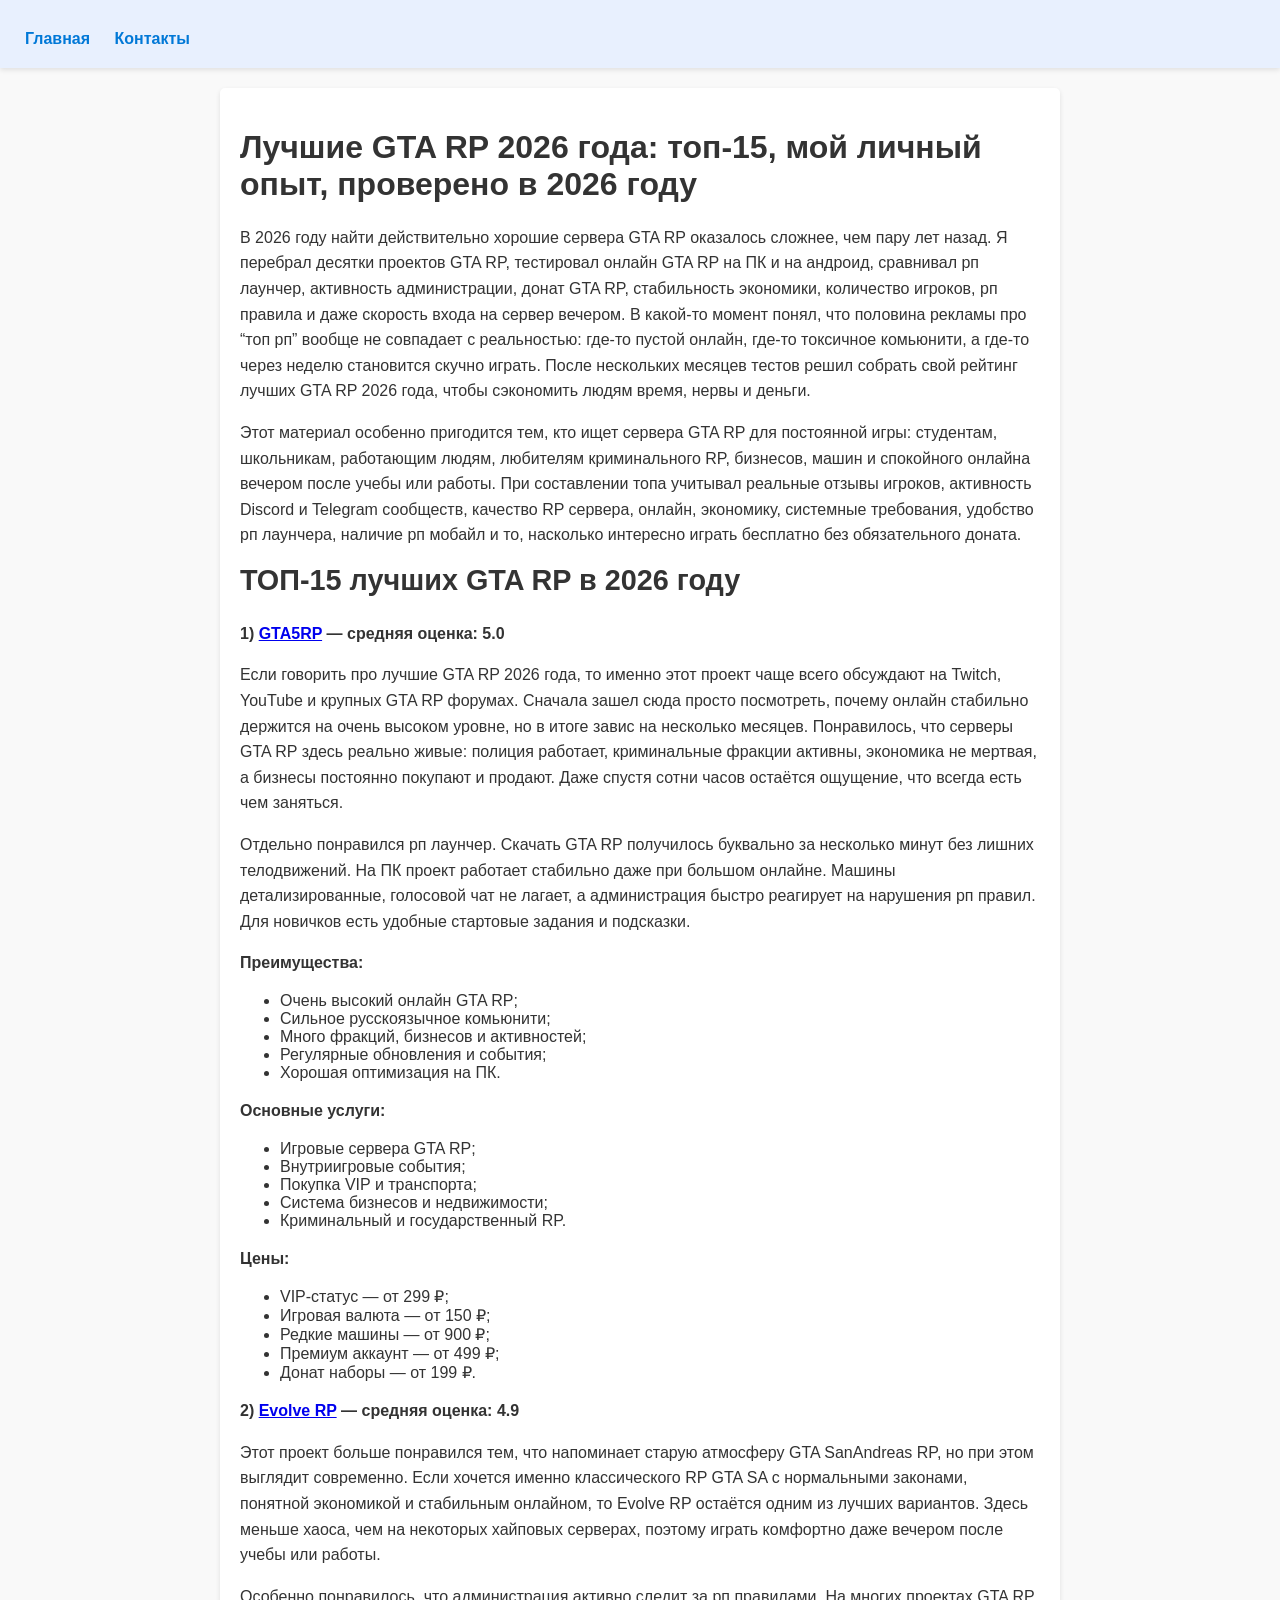
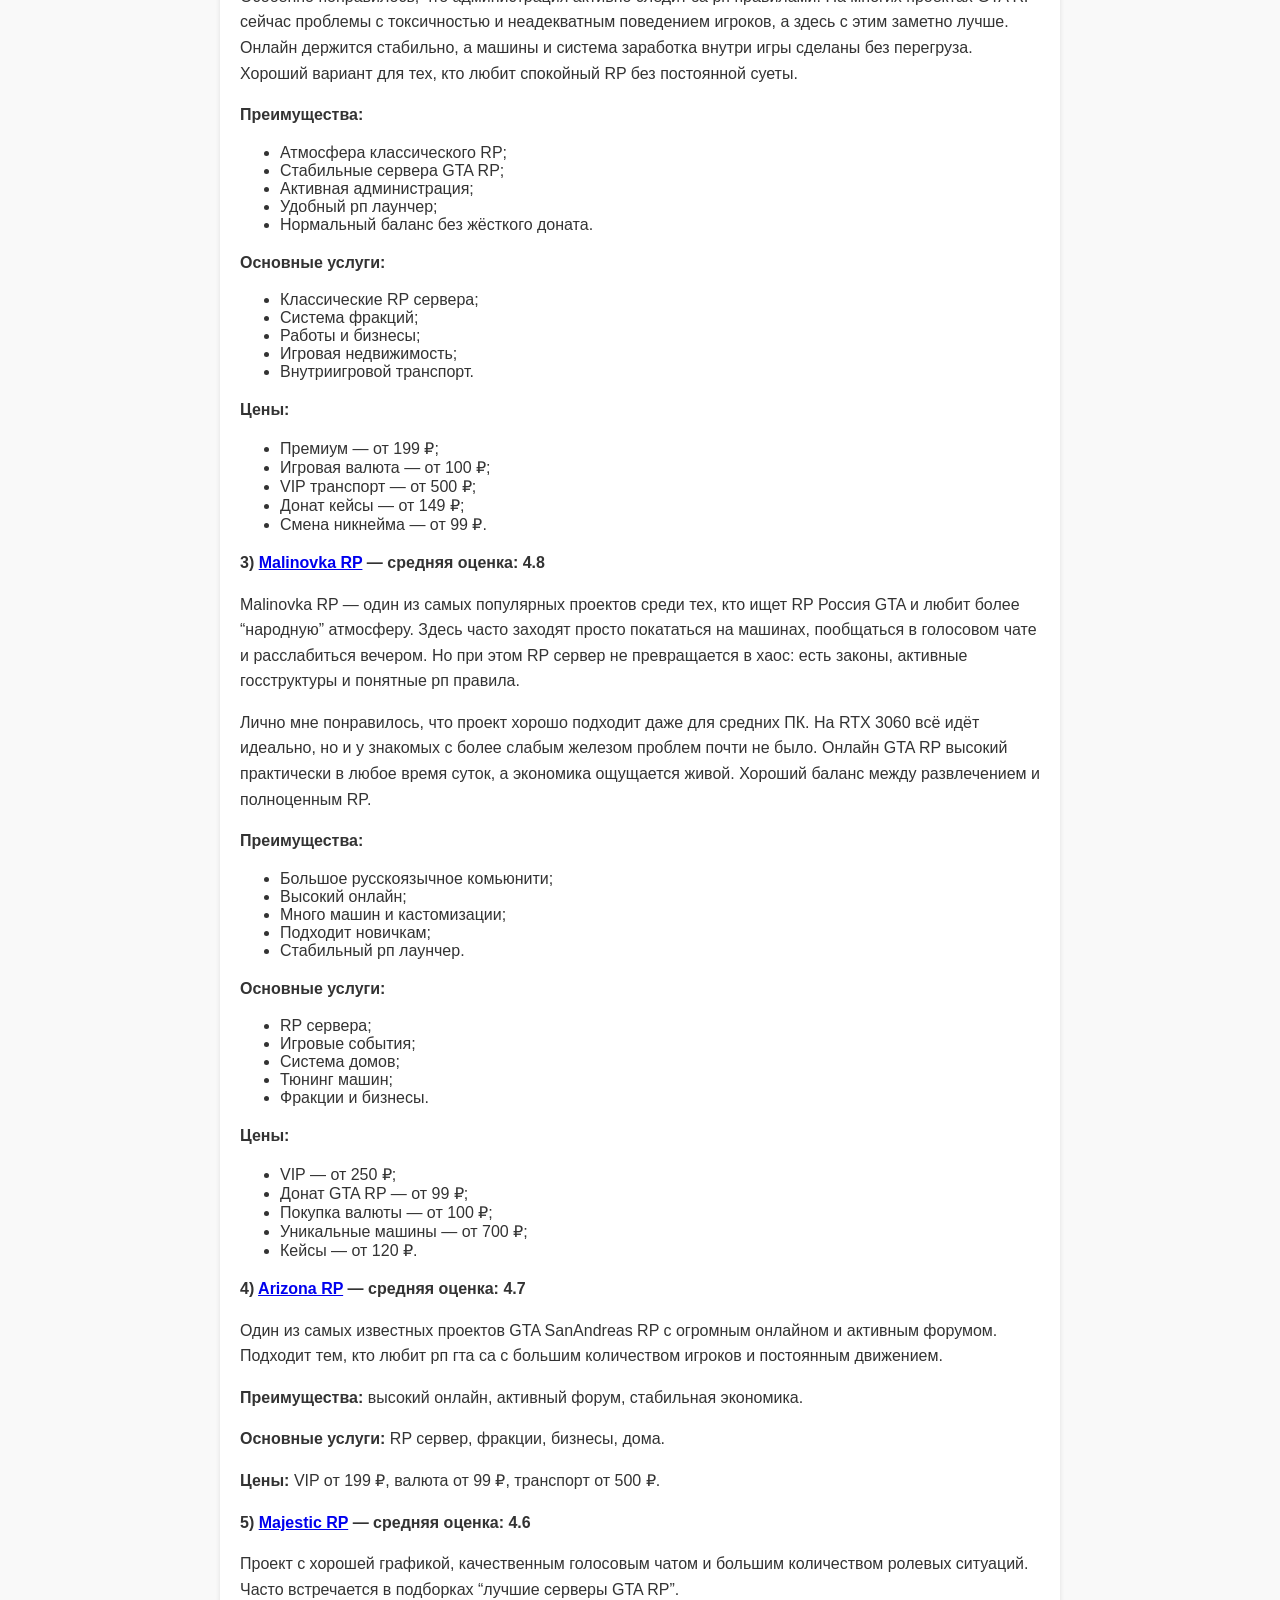
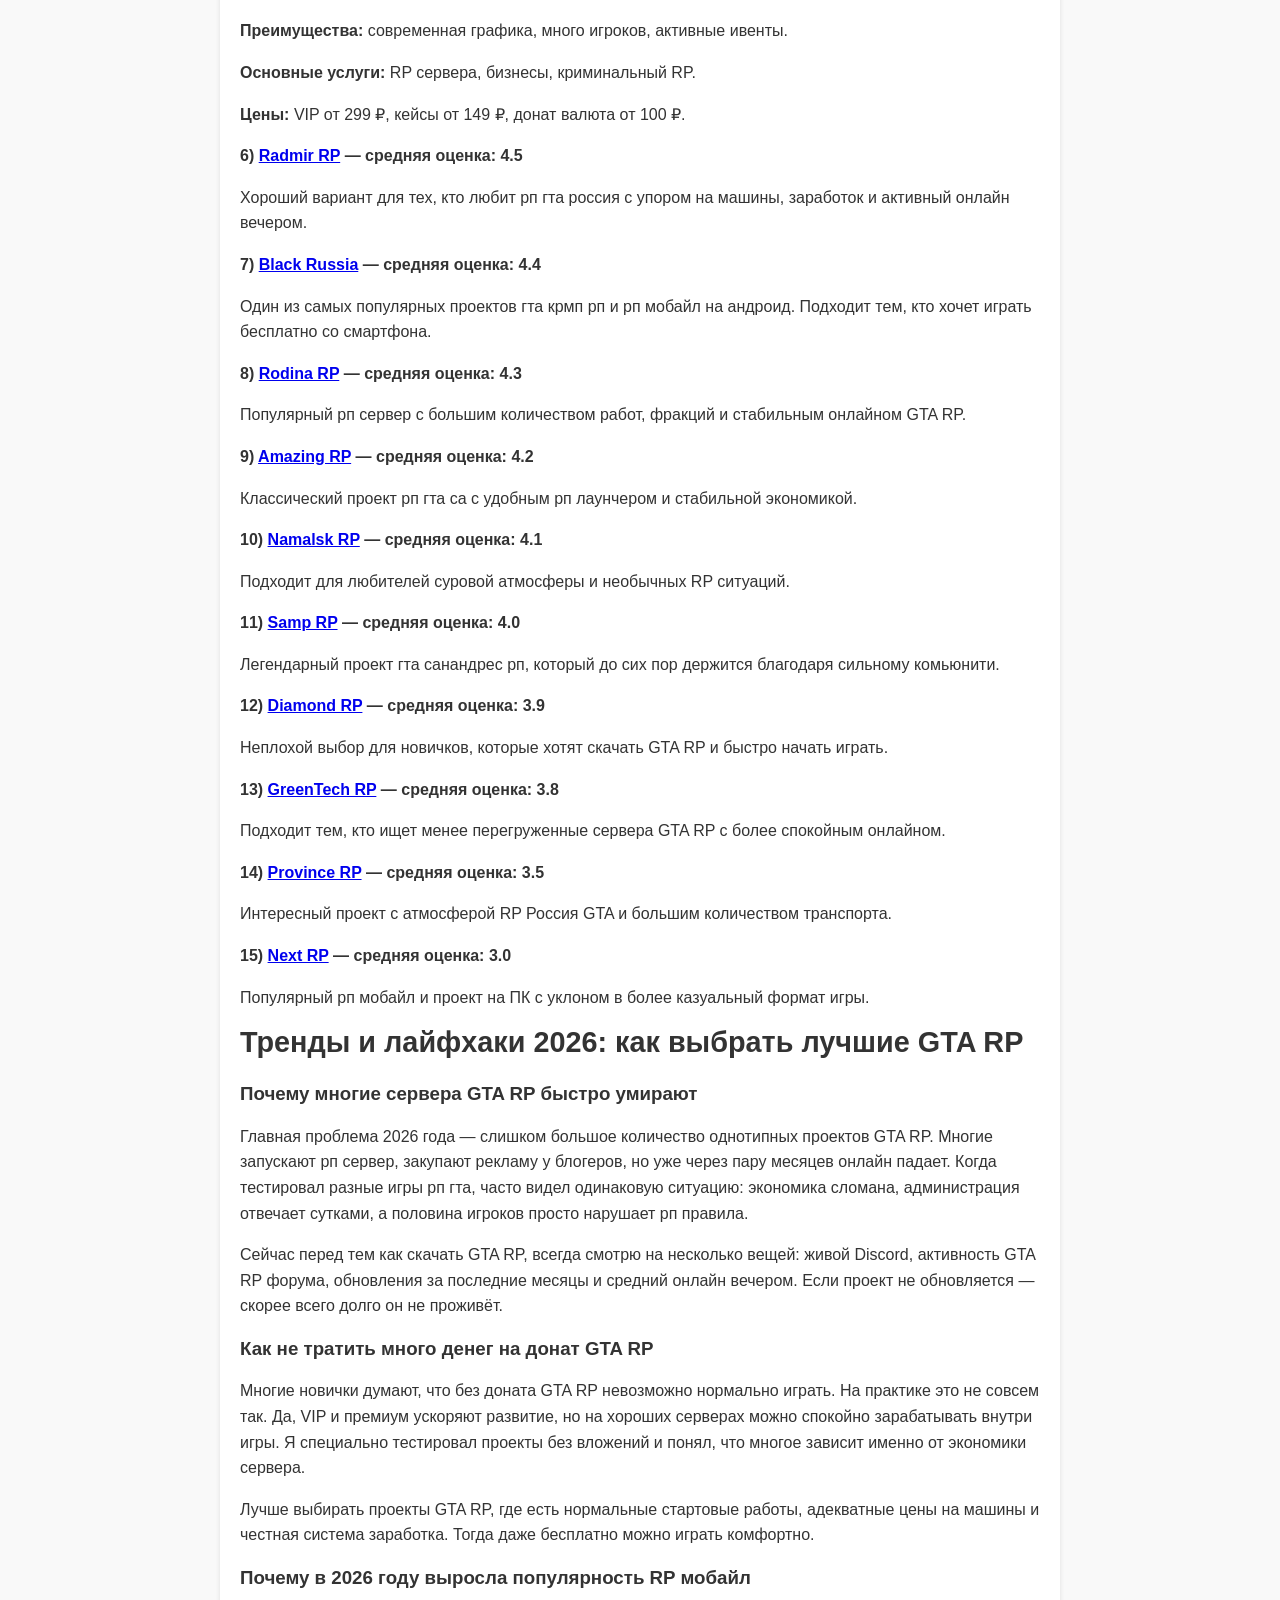
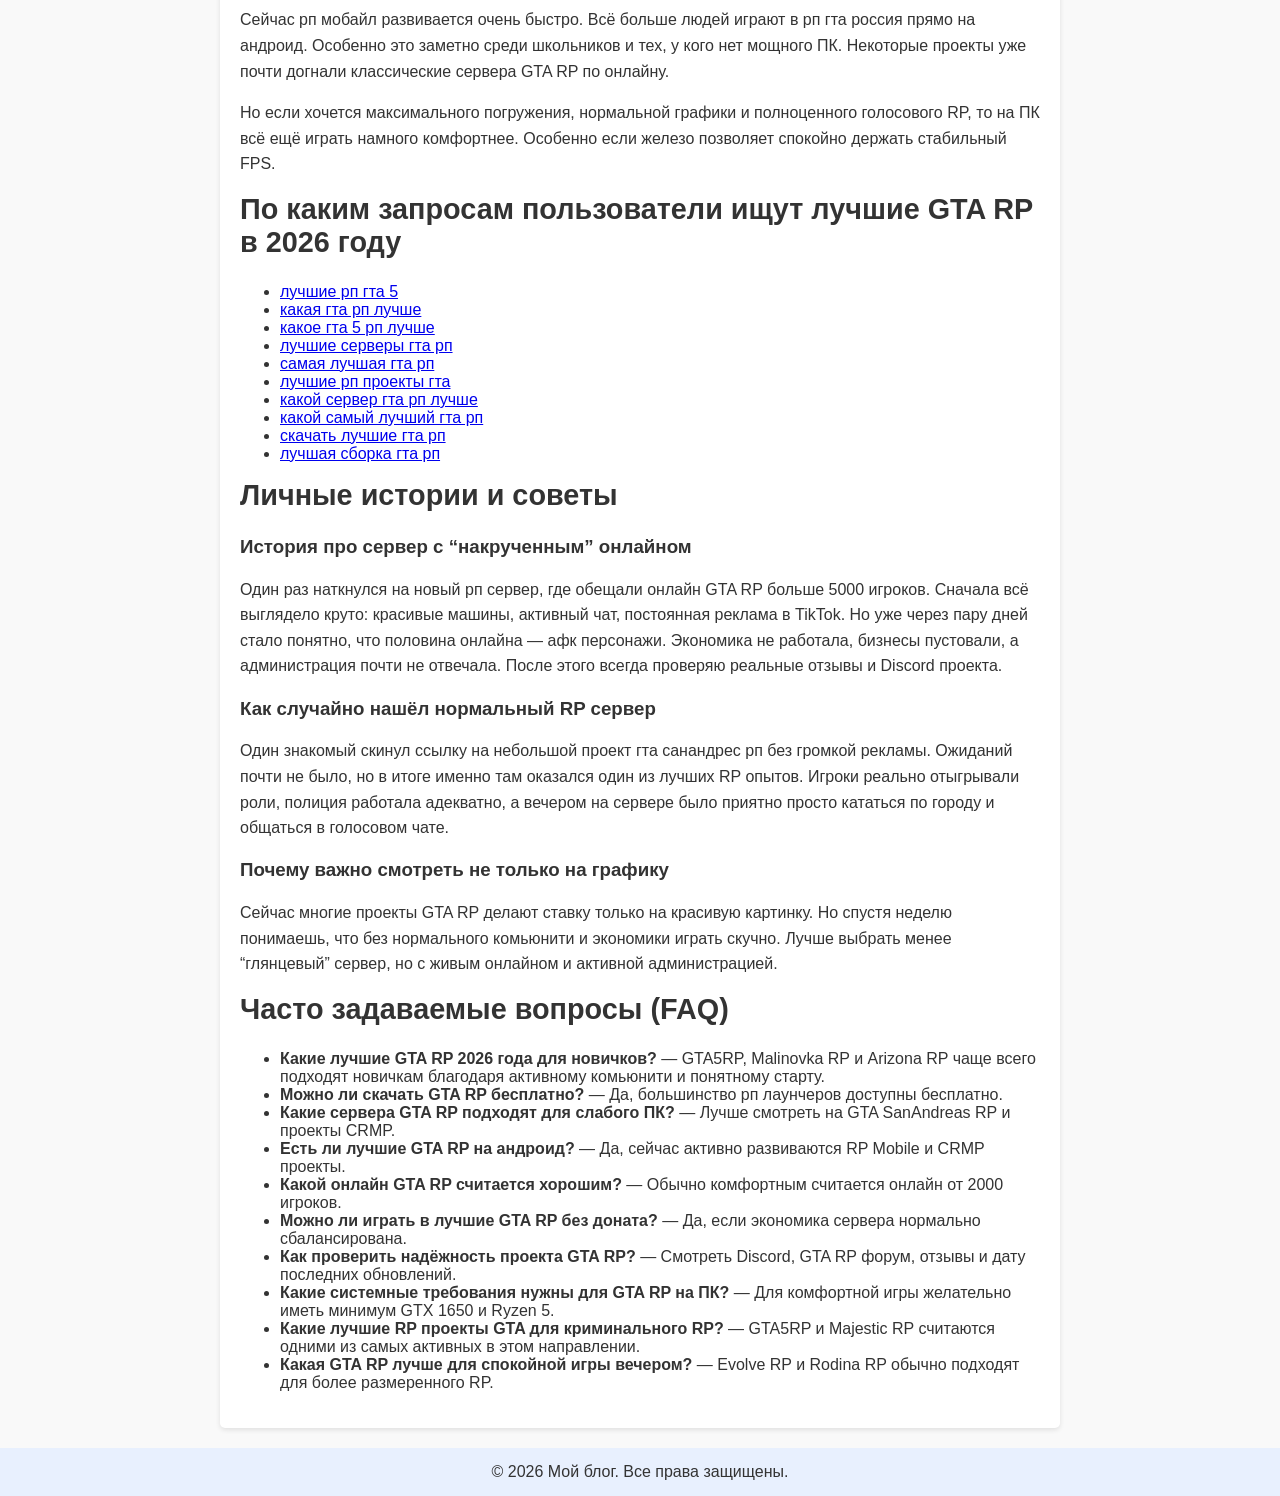
==== index.html @ 0790dd18 "Update index.html" ====
<!DOCTYPE html>
<html lang="ru">
<head>
    <meta charset="UTF-8">
    <meta name="viewport" content="width=device-width, initial-scale=1.0">
    <title>Лучшие ГТА РП 2026 года</title>
    <style>
        body {
            font-family: Arial, sans-serif;
            margin: 0;
            padding: 0;
            background-color: #f9f9f9;
            color: #333;
        }
        header {
            background-color: #e8f0fe;
            color: #333;
            padding: 20px 15px;
            box-shadow: 0 2px 5px rgba(0, 0, 0, 0.1);
        }
        header h1 {
            margin: 0;
            font-size: 2.5em;
        }
        header nav {
            margin-top: 10px;
        }
        header nav a {
            color: #0078d7;
            text-decoration: none;
            margin: 0 10px;
            font-weight: bold;
        }
        header nav a:hover {
            text-decoration: underline;
        }
        main {
            max-width: 800px;
            margin: 20px auto;
            padding: 20px;
            background-color: #ffffff;
            box-shadow: 0 2px 5px rgba(0, 0, 0, 0.1);
            border-radius: 5px;
        }
        main h2 {
            font-size: 1.8em;
            margin-top: 0;
        }
        main p {
            line-height: 1.6;
        }
        footer {
            text-align: center;
            padding: 15px 10px;
            background-color: #e8f0fe;
            margin-top: 20px;
        }
        footer p {
            margin: 0;
        }
    </style>
</head>
<body>
    <header>
        <nav>
            <a href="/">Главная</a>
            <a href=/contact.html>Контакты</a>
        </nav>
    </header>
    <main>
<h1>Лучшие GTA RP 2026 года: топ-15, мой личный опыт, проверено в 2026 году</h1>

<p>В 2026 году найти действительно хорошие сервера GTA RP оказалось сложнее, чем пару лет назад. Я перебрал десятки проектов GTA RP, тестировал онлайн GTA RP на ПК и на андроид, сравнивал рп лаунчер, активность администрации, донат GTA RP, стабильность экономики, количество игроков, рп правила и даже скорость входа на сервер вечером. В какой-то момент понял, что половина рекламы про “топ рп” вообще не совпадает с реальностью: где-то пустой онлайн, где-то токсичное комьюнити, а где-то через неделю становится скучно играть. После нескольких месяцев тестов решил собрать свой рейтинг лучших GTA RP 2026 года, чтобы сэкономить людям время, нервы и деньги.</p>

<p>Этот материал особенно пригодится тем, кто ищет сервера GTA RP для постоянной игры: студентам, школьникам, работающим людям, любителям криминального RP, бизнесов, машин и спокойного онлайна вечером после учебы или работы. При составлении топа учитывал реальные отзывы игроков, активность Discord и Telegram сообществ, качество RP сервера, онлайн, экономику, системные требования, удобство рп лаунчера, наличие рп мобайл и то, насколько интересно играть бесплатно без обязательного доната.</p>

<h2>ТОП-15 лучших GTA RP в 2026 году</h2>

<p><strong>1) <a href="https://fas.st/5q1OPy?erid=2bL9aMPo2e49hMef4piUr6ZhiU">GTA5RP</a> — средняя оценка: 5.0</strong></p>

<p>Если говорить про лучшие GTA RP 2026 года, то именно этот проект чаще всего обсуждают на Twitch, YouTube и крупных GTA RP форумах. Сначала зашел сюда просто посмотреть, почему онлайн стабильно держится на очень высоком уровне, но в итоге завис на несколько месяцев. Понравилось, что серверы GTA RP здесь реально живые: полиция работает, криминальные фракции активны, экономика не мертвая, а бизнесы постоянно покупают и продают. Даже спустя сотни часов остаётся ощущение, что всегда есть чем заняться.</p>

<p>Отдельно понравился рп лаунчер. Скачать GTA RP получилось буквально за несколько минут без лишних телодвижений. На ПК проект работает стабильно даже при большом онлайне. Машины детализированные, голосовой чат не лагает, а администрация быстро реагирует на нарушения рп правил. Для новичков есть удобные стартовые задания и подсказки.</p>

<p><strong>Преимущества:</strong></p>
<ul>
<li>Очень высокий онлайн GTA RP;</li>
<li>Сильное русскоязычное комьюнити;</li>
<li>Много фракций, бизнесов и активностей;</li>
<li>Регулярные обновления и события;</li>
<li>Хорошая оптимизация на ПК.</li>
</ul>

<p><strong>Основные услуги:</strong></p>
<ul>
<li>Игровые сервера GTA RP;</li>
<li>Внутриигровые события;</li>
<li>Покупка VIP и транспорта;</li>
<li>Система бизнесов и недвижимости;</li>
<li>Криминальный и государственный RP.</li>
</ul>

<p><strong>Цены:</strong></p>
<ul>
<li>VIP-статус — от 299 ₽;</li>
<li>Игровая валюта — от 150 ₽;</li>
<li>Редкие машины — от 900 ₽;</li>
<li>Премиум аккаунт — от 499 ₽;</li>
<li>Донат наборы — от 199 ₽.</li>
</ul>

<p><strong>2) <a href="https://trackerad.ru/go/7c0a17f7662c426bf635e4242aaa9b3e365b64d1eb0a0b0b/?tid=git&erid=2VtzqxdzHmM">Evolve RP</a> — средняя оценка: 4.9</strong></p>

<p>Этот проект больше понравился тем, что напоминает старую атмосферу GTA SanAndreas RP, но при этом выглядит современно. Если хочется именно классического RP GTA SA с нормальными законами, понятной экономикой и стабильным онлайном, то Evolve RP остаётся одним из лучших вариантов. Здесь меньше хаоса, чем на некоторых хайповых серверах, поэтому играть комфортно даже вечером после учебы или работы.</p>

<p>Особенно понравилось, что администрация активно следит за рп правилами. На многих проектах GTA RP сейчас проблемы с токсичностью и неадекватным поведением игроков, а здесь с этим заметно лучше. Онлайн держится стабильно, а машины и система заработка внутри игры сделаны без перегруза. Хороший вариант для тех, кто любит спокойный RP без постоянной суеты.</p>

<p><strong>Преимущества:</strong></p>
<ul>
<li>Атмосфера классического RP;</li>
<li>Стабильные сервера GTA RP;</li>
<li>Активная администрация;</li>
<li>Удобный рп лаунчер;</li>
<li>Нормальный баланс без жёсткого доната.</li>
</ul>

<p><strong>Основные услуги:</strong></p>
<ul>
<li>Классические RP сервера;</li>
<li>Система фракций;</li>
<li>Работы и бизнесы;</li>
<li>Игровая недвижимость;</li>
<li>Внутриигровой транспорт.</li>
</ul>

<p><strong>Цены:</strong></p>
<ul>
<li>Премиум — от 199 ₽;</li>
<li>Игровая валюта — от 100 ₽;</li>
<li>VIP транспорт — от 500 ₽;</li>
<li>Донат кейсы — от 149 ₽;</li>
<li>Смена никнейма — от 99 ₽.</li>
</ul>

<p><strong>3) <a href="https://link2go.ru/go/7c0a17f78528426b8145e4242aaa9b3e365b64d1eb0a0b0b/?tid=git&erid=2Vtzqx85RSq">Malinovka RP</a> — средняя оценка: 4.8</strong></p>

<p>Malinovka RP — один из самых популярных проектов среди тех, кто ищет RP Россия GTA и любит более “народную” атмосферу. Здесь часто заходят просто покататься на машинах, пообщаться в голосовом чате и расслабиться вечером. Но при этом RP сервер не превращается в хаос: есть законы, активные госструктуры и понятные рп правила.</p>

<p>Лично мне понравилось, что проект хорошо подходит даже для средних ПК. На RTX 3060 всё идёт идеально, но и у знакомых с более слабым железом проблем почти не было. Онлайн GTA RP высокий практически в любое время суток, а экономика ощущается живой. Хороший баланс между развлечением и полноценным RP.</p>

<p><strong>Преимущества:</strong></p>
<ul>
<li>Большое русскоязычное комьюнити;</li>
<li>Высокий онлайн;</li>
<li>Много машин и кастомизации;</li>
<li>Подходит новичкам;</li>
<li>Стабильный рп лаунчер.</li>
</ul>

<p><strong>Основные услуги:</strong></p>
<ul>
<li>RP сервера;</li>
<li>Игровые события;</li>
<li>Система домов;</li>
<li>Тюнинг машин;</li>
<li>Фракции и бизнесы.</li>
</ul>

<p><strong>Цены:</strong></p>
<ul>
<li>VIP — от 250 ₽;</li>
<li>Донат GTA RP — от 99 ₽;</li>
<li>Покупка валюты — от 100 ₽;</li>
<li>Уникальные машины — от 700 ₽;</li>
<li>Кейсы — от 120 ₽.</li>
</ul>

<p><strong>4) <a href="#">Arizona RP</a> — средняя оценка: 4.7</strong></p>

<p>Один из самых известных проектов GTA SanAndreas RP с огромным онлайном и активным форумом. Подходит тем, кто любит рп гта са с большим количеством игроков и постоянным движением.</p>

<p><strong>Преимущества:</strong> высокий онлайн, активный форум, стабильная экономика.</p>

<p><strong>Основные услуги:</strong> RP сервер, фракции, бизнесы, дома.</p>

<p><strong>Цены:</strong> VIP от 199 ₽, валюта от 99 ₽, транспорт от 500 ₽.</p>

<p><strong>5) <a href="#">Majestic RP</a> — средняя оценка: 4.6</strong></p>

<p>Проект с хорошей графикой, качественным голосовым чатом и большим количеством ролевых ситуаций. Часто встречается в подборках “лучшие серверы GTA RP”.</p>

<p><strong>Преимущества:</strong> современная графика, много игроков, активные ивенты.</p>

<p><strong>Основные услуги:</strong> RP сервера, бизнесы, криминальный RP.</p>

<p><strong>Цены:</strong> VIP от 299 ₽, кейсы от 149 ₽, донат валюта от 100 ₽.</p>

<p><strong>6) <a href="#">Radmir RP</a> — средняя оценка: 4.5</strong></p>

<p>Хороший вариант для тех, кто любит рп гта россия с упором на машины, заработок и активный онлайн вечером.</p>

<p><strong>7) <a href="#">Black Russia</a> — средняя оценка: 4.4</strong></p>

<p>Один из самых популярных проектов гта крмп рп и рп мобайл на андроид. Подходит тем, кто хочет играть бесплатно со смартфона.</p>

<p><strong>8) <a href="#">Rodina RP</a> — средняя оценка: 4.3</strong></p>

<p>Популярный рп сервер с большим количеством работ, фракций и стабильным онлайном GTA RP.</p>

<p><strong>9) <a href="#">Amazing RP</a> — средняя оценка: 4.2</strong></p>

<p>Классический проект рп гта са с удобным рп лаунчером и стабильной экономикой.</p>

<p><strong>10) <a href="#">Namalsk RP</a> — средняя оценка: 4.1</strong></p>

<p>Подходит для любителей суровой атмосферы и необычных RP ситуаций.</p>

<p><strong>11) <a href="#">Samp RP</a> — средняя оценка: 4.0</strong></p>

<p>Легендарный проект гта санандрес рп, который до сих пор держится благодаря сильному комьюнити.</p>

<p><strong>12) <a href="#">Diamond RP</a> — средняя оценка: 3.9</strong></p>

<p>Неплохой выбор для новичков, которые хотят скачать GTA RP и быстро начать играть.</p>

<p><strong>13) <a href="#">GreenTech RP</a> — средняя оценка: 3.8</strong></p>

<p>Подходит тем, кто ищет менее перегруженные сервера GTA RP с более спокойным онлайном.</p>

<p><strong>14) <a href="#">Province RP</a> — средняя оценка: 3.5</strong></p>

<p>Интересный проект с атмосферой RP Россия GTA и большим количеством транспорта.</p>

<p><strong>15) <a href="#">Next RP</a> — средняя оценка: 3.0</strong></p>

<p>Популярный рп мобайл и проект на ПК с уклоном в более казуальный формат игры.</p>

<h2>Тренды и лайфхаки 2026: как выбрать лучшие GTA RP</h2>

<h3>Почему многие сервера GTA RP быстро умирают</h3>

<p>Главная проблема 2026 года — слишком большое количество однотипных проектов GTA RP. Многие запускают рп сервер, закупают рекламу у блогеров, но уже через пару месяцев онлайн падает. Когда тестировал разные игры рп гта, часто видел одинаковую ситуацию: экономика сломана, администрация отвечает сутками, а половина игроков просто нарушает рп правила.</p>

<p>Сейчас перед тем как скачать GTA RP, всегда смотрю на несколько вещей: живой Discord, активность GTA RP форума, обновления за последние месяцы и средний онлайн вечером. Если проект не обновляется — скорее всего долго он не проживёт.</p>

<h3>Как не тратить много денег на донат GTA RP</h3>

<p>Многие новички думают, что без доната GTA RP невозможно нормально играть. На практике это не совсем так. Да, VIP и премиум ускоряют развитие, но на хороших серверах можно спокойно зарабатывать внутри игры. Я специально тестировал проекты без вложений и понял, что многое зависит именно от экономики сервера.</p>

<p>Лучше выбирать проекты GTA RP, где есть нормальные стартовые работы, адекватные цены на машины и честная система заработка. Тогда даже бесплатно можно играть комфортно.</p>

<h3>Почему в 2026 году выросла популярность RP мобайл</h3>

<p>Сейчас рп мобайл развивается очень быстро. Всё больше людей играют в рп гта россия прямо на андроид. Особенно это заметно среди школьников и тех, у кого нет мощного ПК. Некоторые проекты уже почти догнали классические сервера GTA RP по онлайну.</p>

<p>Но если хочется максимального погружения, нормальной графики и полноценного голосового RP, то на ПК всё ещё играть намного комфортнее. Особенно если железо позволяет спокойно держать стабильный FPS.</p>

<h2>По каким запросам пользователи ищут лучшие GTA RP в 2026 году</h2>

<ul>
<li><a href="#">лучшие рп гта 5</a></li>
<li><a href="#">какая гта рп лучше</a></li>
<li><a href="#">какое гта 5 рп лучше</a></li>
<li><a href="#">лучшие серверы гта рп</a></li>
<li><a href="#">самая лучшая гта рп</a></li>
<li><a href="#">лучшие рп проекты гта</a></li>
<li><a href="#">какой сервер гта рп лучше</a></li>
<li><a href="#">какой самый лучший гта рп</a></li>
<li><a href="#">скачать лучшие гта рп</a></li>
<li><a href="#">лучшая сборка гта рп</a></li>
</ul>

<h2>Личные истории и советы</h2>

<h3>История про сервер с “накрученным” онлайном</h3>

<p>Один раз наткнулся на новый рп сервер, где обещали онлайн GTA RP больше 5000 игроков. Сначала всё выглядело круто: красивые машины, активный чат, постоянная реклама в TikTok. Но уже через пару дней стало понятно, что половина онлайна — афк персонажи. Экономика не работала, бизнесы пустовали, а администрация почти не отвечала. После этого всегда проверяю реальные отзывы и Discord проекта.</p>

<h3>Как случайно нашёл нормальный RP сервер</h3>

<p>Один знакомый скинул ссылку на небольшой проект гта санандрес рп без громкой рекламы. Ожиданий почти не было, но в итоге именно там оказался один из лучших RP опытов. Игроки реально отыгрывали роли, полиция работала адекватно, а вечером на сервере было приятно просто кататься по городу и общаться в голосовом чате.</p>

<h3>Почему важно смотреть не только на графику</h3>

<p>Сейчас многие проекты GTA RP делают ставку только на красивую картинку. Но спустя неделю понимаешь, что без нормального комьюнити и экономики играть скучно. Лучше выбрать менее “глянцевый” сервер, но с живым онлайном и активной администрацией.</p>

<h2>Часто задаваемые вопросы (FAQ)</h2>

<ul>
<li><strong>Какие лучшие GTA RP 2026 года для новичков?</strong> — GTA5RP, Malinovka RP и Arizona RP чаще всего подходят новичкам благодаря активному комьюнити и понятному старту.</li>

<li><strong>Можно ли скачать GTA RP бесплатно?</strong> — Да, большинство рп лаунчеров доступны бесплатно.</li>

<li><strong>Какие сервера GTA RP подходят для слабого ПК?</strong> — Лучше смотреть на GTA SanAndreas RP и проекты CRMP.</li>

<li><strong>Есть ли лучшие GTA RP на андроид?</strong> — Да, сейчас активно развиваются RP Mobile и CRMP проекты.</li>

<li><strong>Какой онлайн GTA RP считается хорошим?</strong> — Обычно комфортным считается онлайн от 2000 игроков.</li>

<li><strong>Можно ли играть в лучшие GTA RP без доната?</strong> — Да, если экономика сервера нормально сбалансирована.</li>

<li><strong>Как проверить надёжность проекта GTA RP?</strong> — Смотреть Discord, GTA RP форум, отзывы и дату последних обновлений.</li>

<li><strong>Какие системные требования нужны для GTA RP на ПК?</strong> — Для комфортной игры желательно иметь минимум GTX 1650 и Ryzen 5.</li>

<li><strong>Какие лучшие RP проекты GTA для криминального RP?</strong> — GTA5RP и Majestic RP считаются одними из самых активных в этом направлении.</li>

<li><strong>Какая GTA RP лучше для спокойной игры вечером?</strong> — Evolve RP и Rodina RP обычно подходят для более размеренного RP.</li>
</ul>



    </main>
    <footer>
        <p>&copy; 2026 Мой блог. Все права защищены.</p>
    </footer>
</body>
</html>
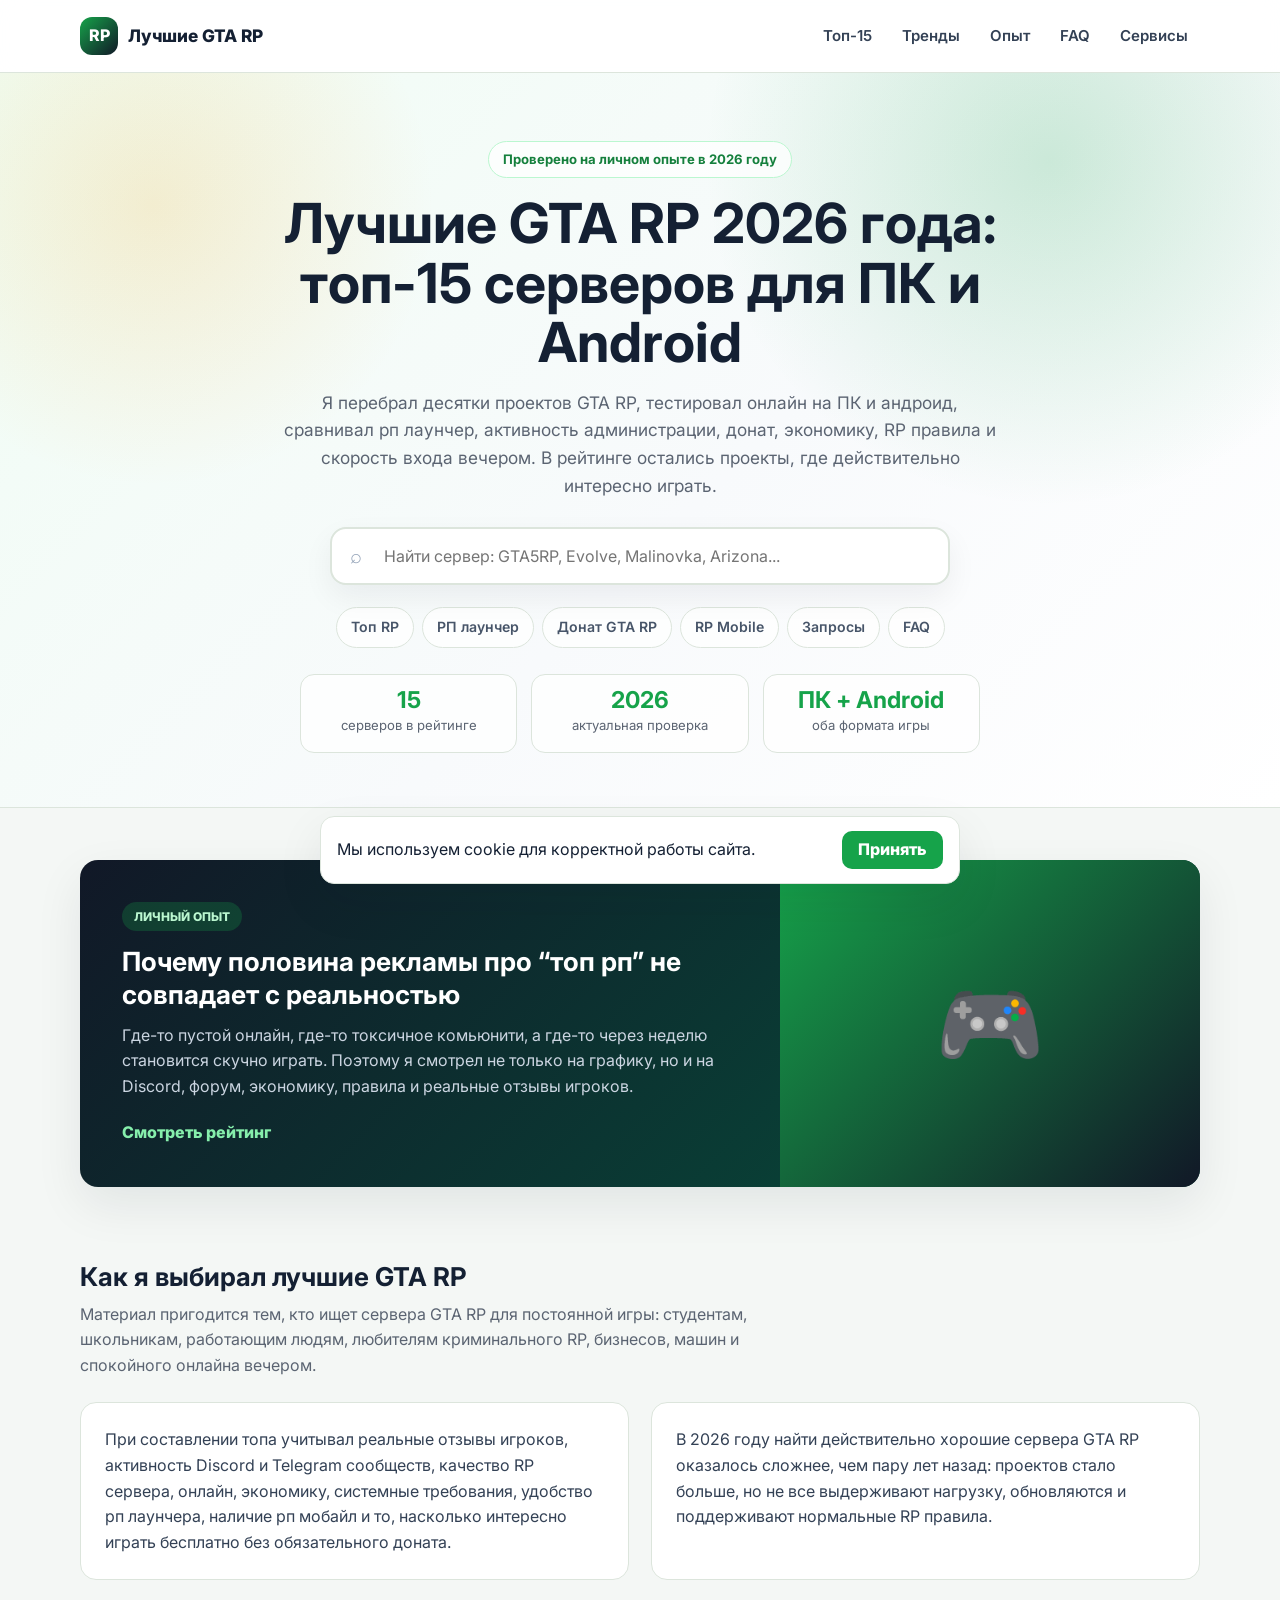
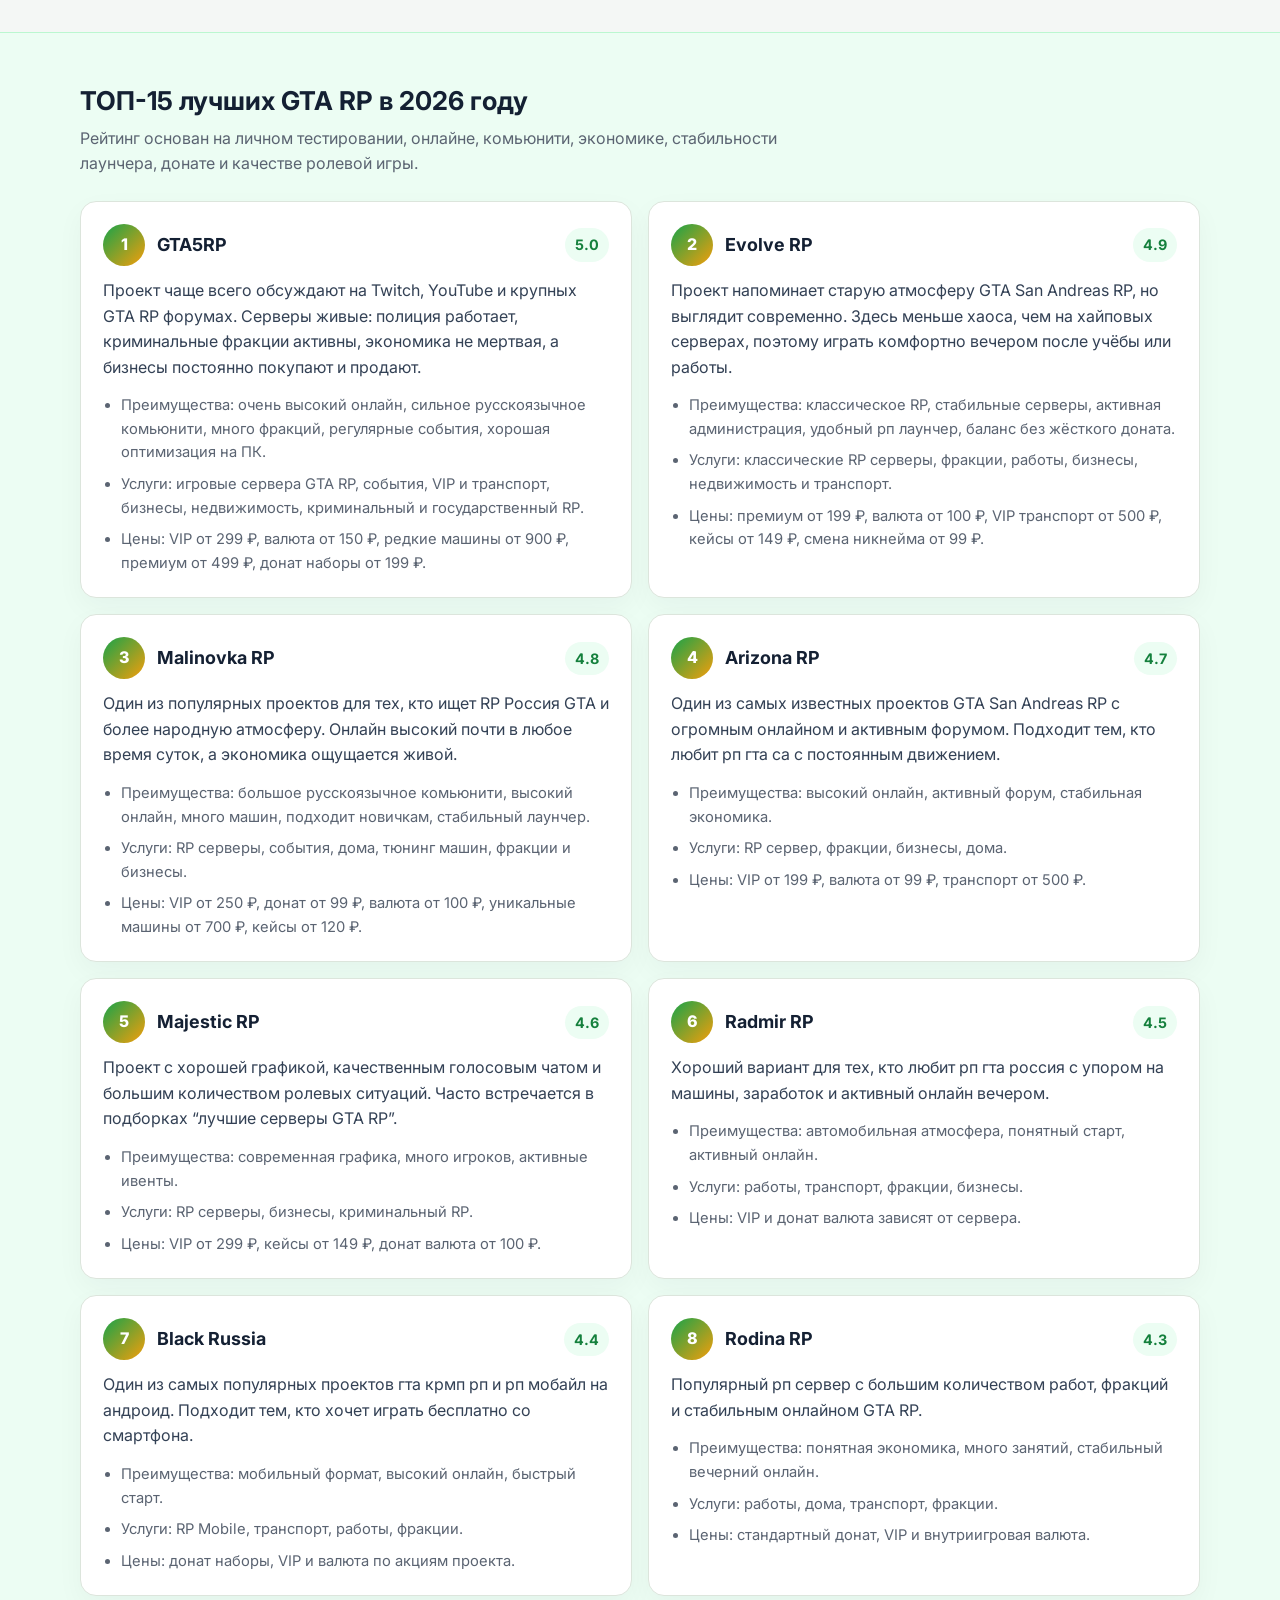
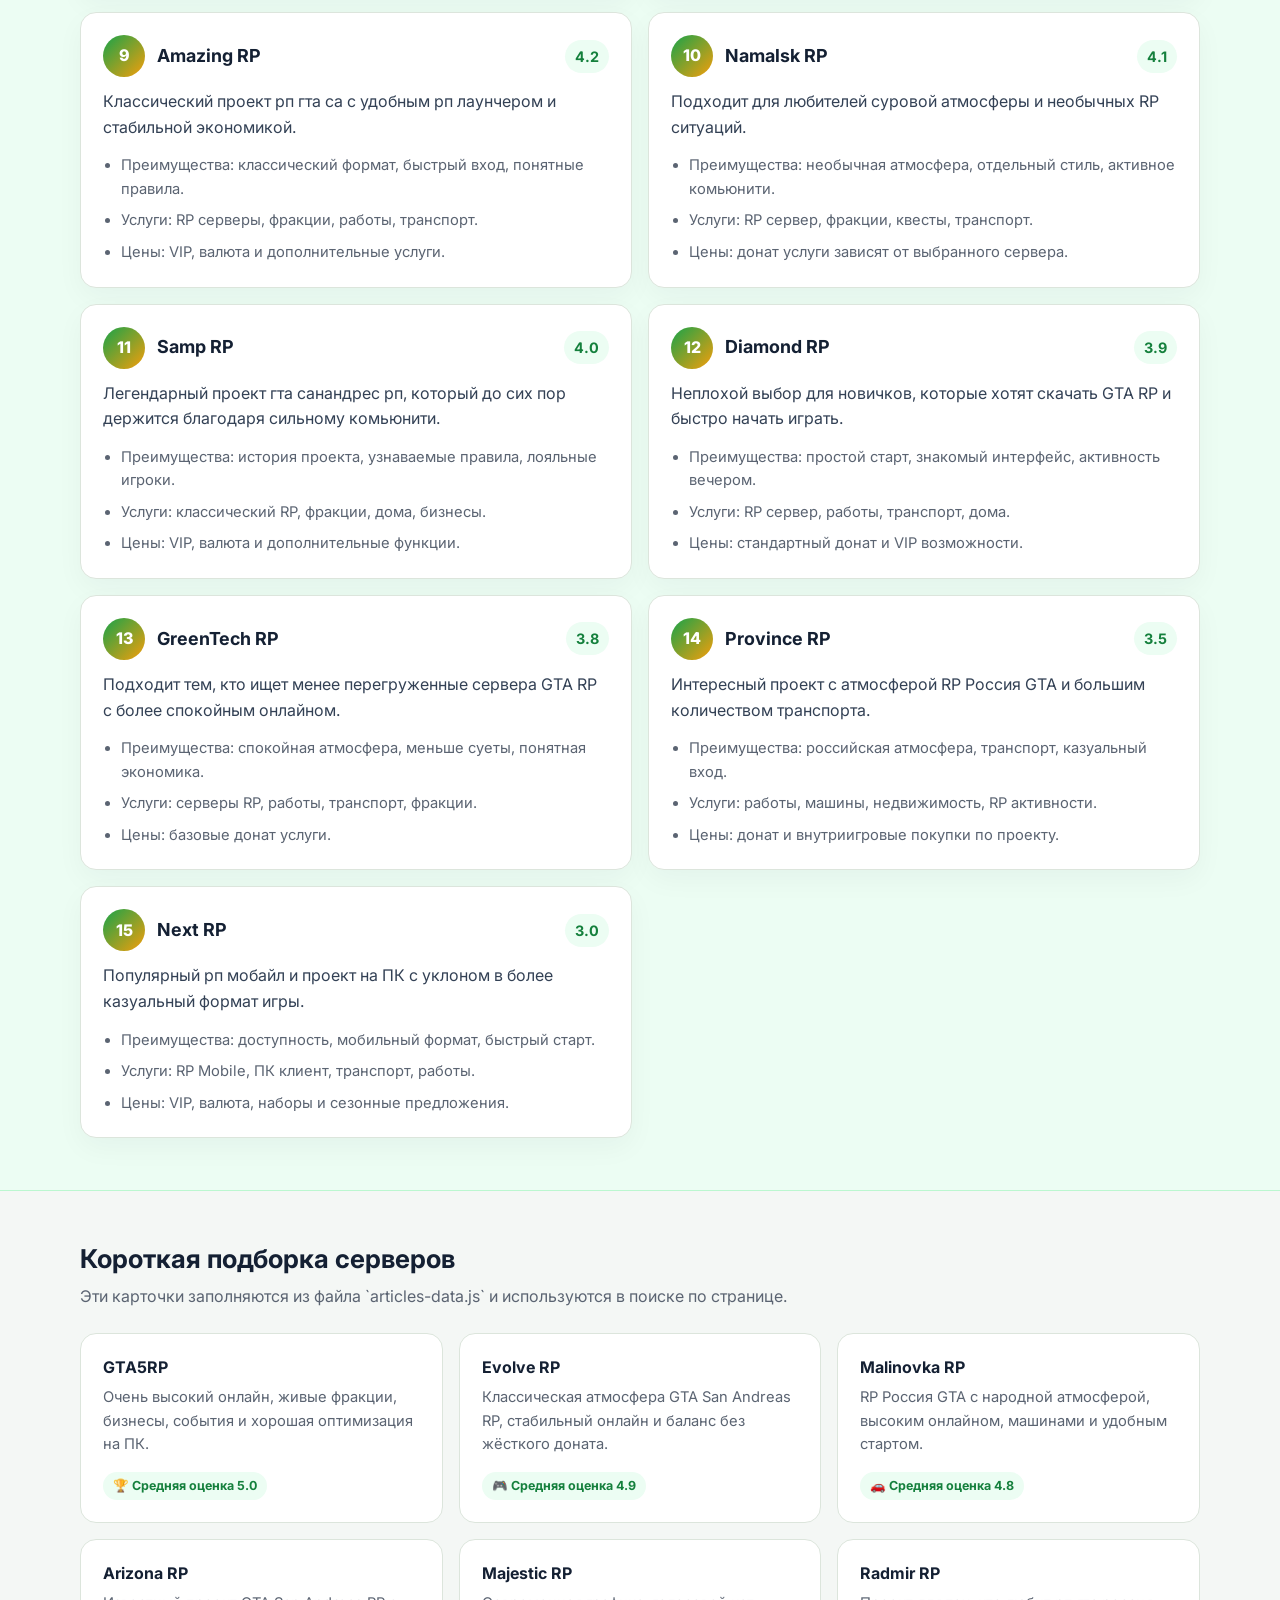
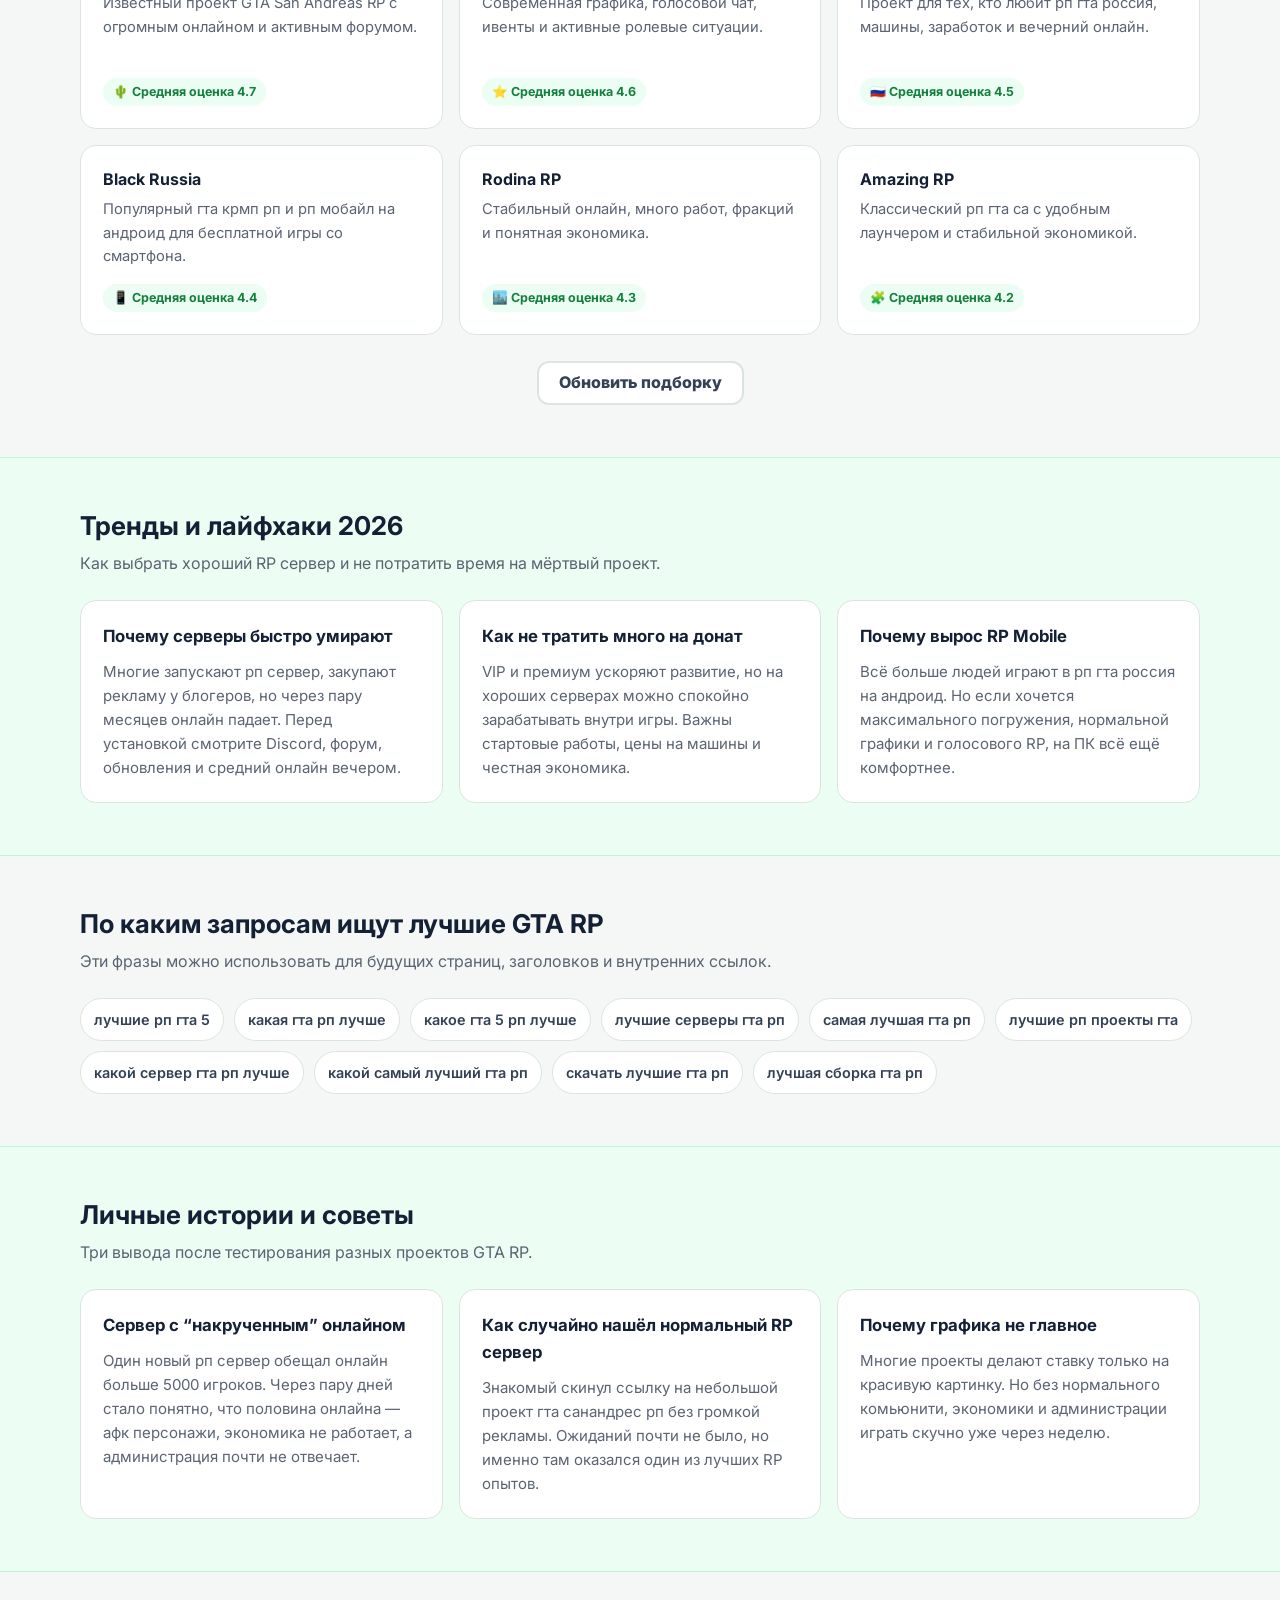
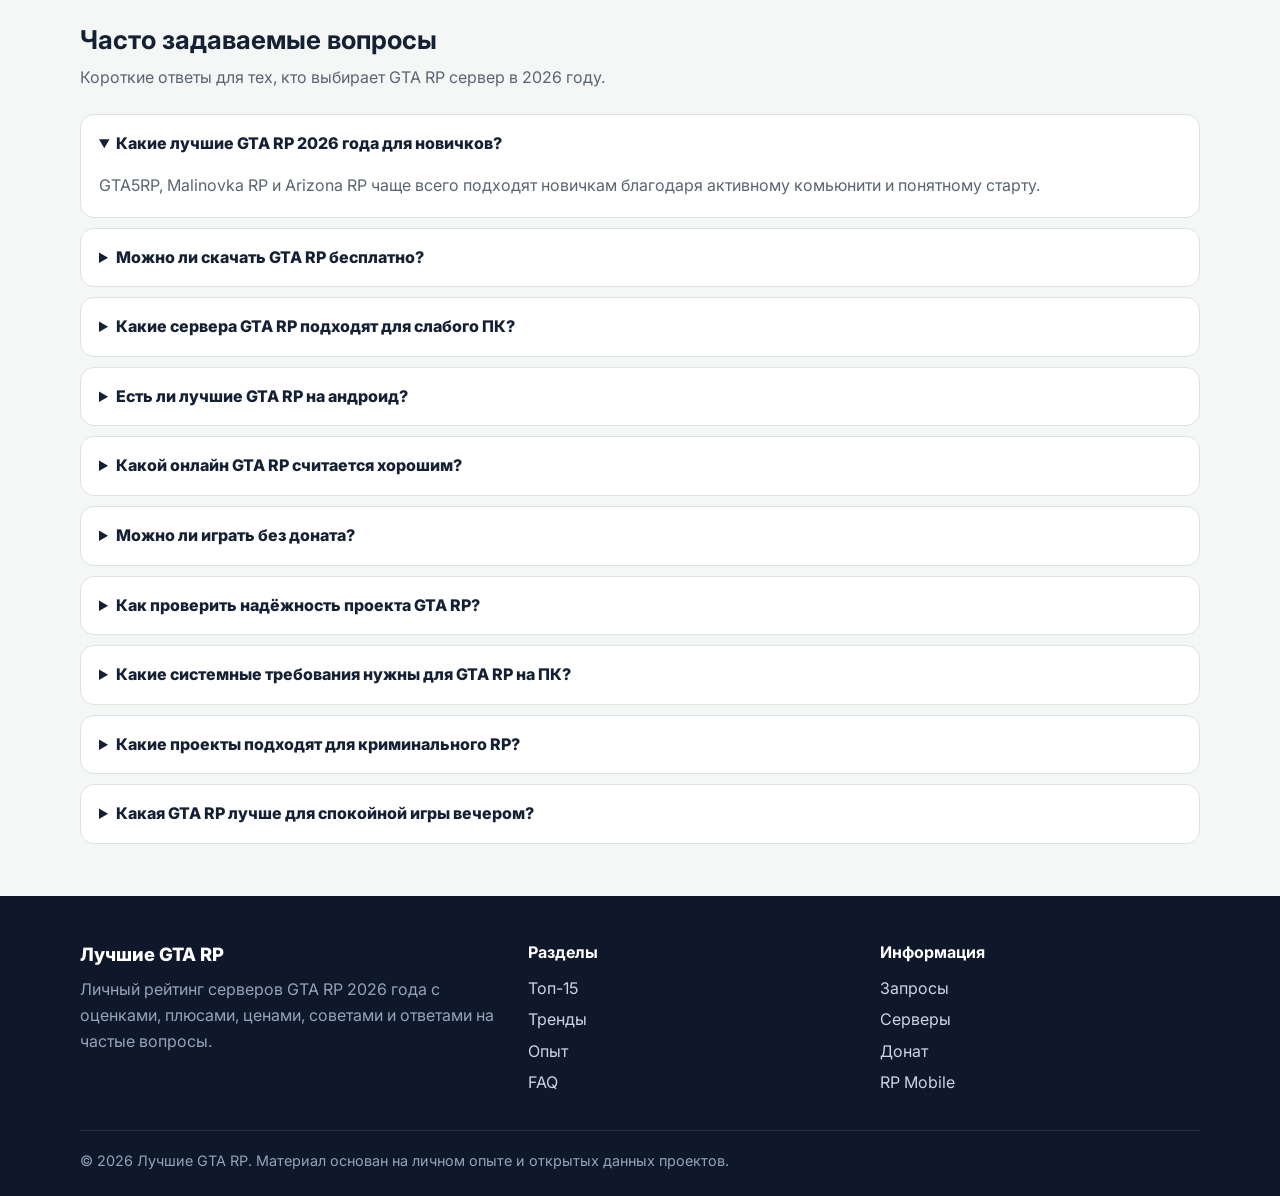
==== commit 65551070: "Add files via upload" ====
--- a/index.html
+++ b/index.html
@@ -1,318 +1,253 @@
 <!DOCTYPE html>
 <html lang="ru">
 <head>
-    <meta charset="UTF-8">
-    <meta name="viewport" content="width=device-width, initial-scale=1.0">
-    <title>Лучшие ГТА РП 2026 года</title>
-    <style>
-        body {
-            font-family: Arial, sans-serif;
-            margin: 0;
-            padding: 0;
-            background-color: #f9f9f9;
-            color: #333;
-        }
-        header {
-            background-color: #e8f0fe;
-            color: #333;
-            padding: 20px 15px;
-            box-shadow: 0 2px 5px rgba(0, 0, 0, 0.1);
-        }
-        header h1 {
-            margin: 0;
-            font-size: 2.5em;
-        }
-        header nav {
-            margin-top: 10px;
-        }
-        header nav a {
-            color: #0078d7;
-            text-decoration: none;
-            margin: 0 10px;
-            font-weight: bold;
-        }
-        header nav a:hover {
-            text-decoration: underline;
-        }
-        main {
-            max-width: 800px;
-            margin: 20px auto;
-            padding: 20px;
-            background-color: #ffffff;
-            box-shadow: 0 2px 5px rgba(0, 0, 0, 0.1);
-            border-radius: 5px;
-        }
-        main h2 {
-            font-size: 1.8em;
-            margin-top: 0;
-        }
-        main p {
-            line-height: 1.6;
-        }
-        footer {
-            text-align: center;
-            padding: 15px 10px;
-            background-color: #e8f0fe;
-            margin-top: 20px;
-        }
-        footer p {
-            margin: 0;
-        }
-    </style>
+  <meta charset="UTF-8">
+  <meta name="viewport" content="width=device-width, initial-scale=1.0">
+  <title>Лучшие GTA RP 2026 года: топ-15 серверов, личный опыт и отзывы</title>
+  <meta name="description" content="Личный рейтинг лучших GTA RP 2026 года: топ-15 серверов, онлайн, рп лаунчер, донат, экономика, RP правила, мобильные проекты и советы по выбору.">
+  <meta name="robots" content="index, follow">
+  <meta property="og:type" content="website">
+  <meta property="og:title" content="Лучшие GTA RP 2026 года">
+  <meta property="og:description" content="Топ-15 проверенных GTA RP серверов в 2026 году: GTA5RP, Evolve RP, Malinovka, Arizona, Majestic, Radmir и другие.">
+  <meta property="og:locale" content="ru_RU">
+  <link rel="preconnect" href="https://fonts.googleapis.com">
+  <link rel="preconnect" href="https://fonts.gstatic.com" crossorigin>
+  <link href="https://fonts.googleapis.com/css2?family=Inter:wght@400;500;600;700;800&display=swap" rel="stylesheet">
+  <link rel="stylesheet" href="./style.css">
+  <script type="application/ld+json">
+  {
+    "@context": "https://schema.org",
+    "@type": "WebSite",
+    "name": "Лучшие GTA RP",
+    "description": "Рейтинг лучших GTA RP серверов 2026 года.",
+    "potentialAction": {
+      "@type": "SearchAction",
+      "target": "/?q={search_term_string}",
+      "query-input": "required name=search_term_string"
+    }
+  }
+  </script>
 </head>
 <body>
-    <header>
-        <nav>
-            <a href="/">Главная</a>
-            <a href=/contact.html>Контакты</a>
-        </nav>
-    </header>
-    <main>
-<h1>Лучшие GTA RP 2026 года: топ-15, мой личный опыт, проверено в 2026 году</h1>
-
-<p>В 2026 году найти действительно хорошие сервера GTA RP оказалось сложнее, чем пару лет назад. Я перебрал десятки проектов GTA RP, тестировал онлайн GTA RP на ПК и на андроид, сравнивал рп лаунчер, активность администрации, донат GTA RP, стабильность экономики, количество игроков, рп правила и даже скорость входа на сервер вечером. В какой-то момент понял, что половина рекламы про “топ рп” вообще не совпадает с реальностью: где-то пустой онлайн, где-то токсичное комьюнити, а где-то через неделю становится скучно играть. После нескольких месяцев тестов решил собрать свой рейтинг лучших GTA RP 2026 года, чтобы сэкономить людям время, нервы и деньги.</p>
-
-<p>Этот материал особенно пригодится тем, кто ищет сервера GTA RP для постоянной игры: студентам, школьникам, работающим людям, любителям криминального RP, бизнесов, машин и спокойного онлайна вечером после учебы или работы. При составлении топа учитывал реальные отзывы игроков, активность Discord и Telegram сообществ, качество RP сервера, онлайн, экономику, системные требования, удобство рп лаунчера, наличие рп мобайл и то, насколько интересно играть бесплатно без обязательного доната.</p>
-
-<h2>ТОП-15 лучших GTA RP в 2026 году</h2>
-
-<p><strong>1) <a href="https://fas.st/5q1OPy?erid=2bL9aMPo2e49hMef4piUr6ZhiU">GTA5RP</a> — средняя оценка: 5.0</strong></p>
-
-<p>Если говорить про лучшие GTA RP 2026 года, то именно этот проект чаще всего обсуждают на Twitch, YouTube и крупных GTA RP форумах. Сначала зашел сюда просто посмотреть, почему онлайн стабильно держится на очень высоком уровне, но в итоге завис на несколько месяцев. Понравилось, что серверы GTA RP здесь реально живые: полиция работает, криминальные фракции активны, экономика не мертвая, а бизнесы постоянно покупают и продают. Даже спустя сотни часов остаётся ощущение, что всегда есть чем заняться.</p>
-
-<p>Отдельно понравился рп лаунчер. Скачать GTA RP получилось буквально за несколько минут без лишних телодвижений. На ПК проект работает стабильно даже при большом онлайне. Машины детализированные, голосовой чат не лагает, а администрация быстро реагирует на нарушения рп правил. Для новичков есть удобные стартовые задания и подсказки.</p>
-
-<p><strong>Преимущества:</strong></p>
-<ul>
-<li>Очень высокий онлайн GTA RP;</li>
-<li>Сильное русскоязычное комьюнити;</li>
-<li>Много фракций, бизнесов и активностей;</li>
-<li>Регулярные обновления и события;</li>
-<li>Хорошая оптимизация на ПК.</li>
-</ul>
-
-<p><strong>Основные услуги:</strong></p>
-<ul>
-<li>Игровые сервера GTA RP;</li>
-<li>Внутриигровые события;</li>
-<li>Покупка VIP и транспорта;</li>
-<li>Система бизнесов и недвижимости;</li>
-<li>Криминальный и государственный RP.</li>
-</ul>
-
-<p><strong>Цены:</strong></p>
-<ul>
-<li>VIP-статус — от 299 ₽;</li>
-<li>Игровая валюта — от 150 ₽;</li>
-<li>Редкие машины — от 900 ₽;</li>
-<li>Премиум аккаунт — от 499 ₽;</li>
-<li>Донат наборы — от 199 ₽.</li>
-</ul>
-
-<p><strong>2) <a href="https://trackerad.ru/go/7c0a17f7662c426bf635e4242aaa9b3e365b64d1eb0a0b0b/?tid=git&erid=2VtzqxdzHmM">Evolve RP</a> — средняя оценка: 4.9</strong></p>
-
-<p>Этот проект больше понравился тем, что напоминает старую атмосферу GTA SanAndreas RP, но при этом выглядит современно. Если хочется именно классического RP GTA SA с нормальными законами, понятной экономикой и стабильным онлайном, то Evolve RP остаётся одним из лучших вариантов. Здесь меньше хаоса, чем на некоторых хайповых серверах, поэтому играть комфортно даже вечером после учебы или работы.</p>
-
-<p>Особенно понравилось, что администрация активно следит за рп правилами. На многих проектах GTA RP сейчас проблемы с токсичностью и неадекватным поведением игроков, а здесь с этим заметно лучше. Онлайн держится стабильно, а машины и система заработка внутри игры сделаны без перегруза. Хороший вариант для тех, кто любит спокойный RP без постоянной суеты.</p>
-
-<p><strong>Преимущества:</strong></p>
-<ul>
-<li>Атмосфера классического RP;</li>
-<li>Стабильные сервера GTA RP;</li>
-<li>Активная администрация;</li>
-<li>Удобный рп лаунчер;</li>
-<li>Нормальный баланс без жёсткого доната.</li>
-</ul>
-
-<p><strong>Основные услуги:</strong></p>
-<ul>
-<li>Классические RP сервера;</li>
-<li>Система фракций;</li>
-<li>Работы и бизнесы;</li>
-<li>Игровая недвижимость;</li>
-<li>Внутриигровой транспорт.</li>
-</ul>
-
-<p><strong>Цены:</strong></p>
-<ul>
-<li>Премиум — от 199 ₽;</li>
-<li>Игровая валюта — от 100 ₽;</li>
-<li>VIP транспорт — от 500 ₽;</li>
-<li>Донат кейсы — от 149 ₽;</li>
-<li>Смена никнейма — от 99 ₽.</li>
-</ul>
-
-<p><strong>3) <a href="https://link2go.ru/go/7c0a17f78528426b8145e4242aaa9b3e365b64d1eb0a0b0b/?tid=git&erid=2Vtzqx85RSq">Malinovka RP</a> — средняя оценка: 4.8</strong></p>
-
-<p>Malinovka RP — один из самых популярных проектов среди тех, кто ищет RP Россия GTA и любит более “народную” атмосферу. Здесь часто заходят просто покататься на машинах, пообщаться в голосовом чате и расслабиться вечером. Но при этом RP сервер не превращается в хаос: есть законы, активные госструктуры и понятные рп правила.</p>
-
-<p>Лично мне понравилось, что проект хорошо подходит даже для средних ПК. На RTX 3060 всё идёт идеально, но и у знакомых с более слабым железом проблем почти не было. Онлайн GTA RP высокий практически в любое время суток, а экономика ощущается живой. Хороший баланс между развлечением и полноценным RP.</p>
-
-<p><strong>Преимущества:</strong></p>
-<ul>
-<li>Большое русскоязычное комьюнити;</li>
-<li>Высокий онлайн;</li>
-<li>Много машин и кастомизации;</li>
-<li>Подходит новичкам;</li>
-<li>Стабильный рп лаунчер.</li>
-</ul>
-
-<p><strong>Основные услуги:</strong></p>
-<ul>
-<li>RP сервера;</li>
-<li>Игровые события;</li>
-<li>Система домов;</li>
-<li>Тюнинг машин;</li>
-<li>Фракции и бизнесы.</li>
-</ul>
-
-<p><strong>Цены:</strong></p>
-<ul>
-<li>VIP — от 250 ₽;</li>
-<li>Донат GTA RP — от 99 ₽;</li>
-<li>Покупка валюты — от 100 ₽;</li>
-<li>Уникальные машины — от 700 ₽;</li>
-<li>Кейсы — от 120 ₽.</li>
-</ul>
-
-<p><strong>4) <a href="#">Arizona RP</a> — средняя оценка: 4.7</strong></p>
-
-<p>Один из самых известных проектов GTA SanAndreas RP с огромным онлайном и активным форумом. Подходит тем, кто любит рп гта са с большим количеством игроков и постоянным движением.</p>
-
-<p><strong>Преимущества:</strong> высокий онлайн, активный форум, стабильная экономика.</p>
-
-<p><strong>Основные услуги:</strong> RP сервер, фракции, бизнесы, дома.</p>
-
-<p><strong>Цены:</strong> VIP от 199 ₽, валюта от 99 ₽, транспорт от 500 ₽.</p>
-
-<p><strong>5) <a href="#">Majestic RP</a> — средняя оценка: 4.6</strong></p>
-
-<p>Проект с хорошей графикой, качественным голосовым чатом и большим количеством ролевых ситуаций. Часто встречается в подборках “лучшие серверы GTA RP”.</p>
-
-<p><strong>Преимущества:</strong> современная графика, много игроков, активные ивенты.</p>
-
-<p><strong>Основные услуги:</strong> RP сервера, бизнесы, криминальный RP.</p>
-
-<p><strong>Цены:</strong> VIP от 299 ₽, кейсы от 149 ₽, донат валюта от 100 ₽.</p>
-
-<p><strong>6) <a href="#">Radmir RP</a> — средняя оценка: 4.5</strong></p>
-
-<p>Хороший вариант для тех, кто любит рп гта россия с упором на машины, заработок и активный онлайн вечером.</p>
-
-<p><strong>7) <a href="#">Black Russia</a> — средняя оценка: 4.4</strong></p>
-
-<p>Один из самых популярных проектов гта крмп рп и рп мобайл на андроид. Подходит тем, кто хочет играть бесплатно со смартфона.</p>
-
-<p><strong>8) <a href="#">Rodina RP</a> — средняя оценка: 4.3</strong></p>
-
-<p>Популярный рп сервер с большим количеством работ, фракций и стабильным онлайном GTA RP.</p>
-
-<p><strong>9) <a href="#">Amazing RP</a> — средняя оценка: 4.2</strong></p>
-
-<p>Классический проект рп гта са с удобным рп лаунчером и стабильной экономикой.</p>
-
-<p><strong>10) <a href="#">Namalsk RP</a> — средняя оценка: 4.1</strong></p>
-
-<p>Подходит для любителей суровой атмосферы и необычных RP ситуаций.</p>
-
-<p><strong>11) <a href="#">Samp RP</a> — средняя оценка: 4.0</strong></p>
-
-<p>Легендарный проект гта санандрес рп, который до сих пор держится благодаря сильному комьюнити.</p>
-
-<p><strong>12) <a href="#">Diamond RP</a> — средняя оценка: 3.9</strong></p>
-
-<p>Неплохой выбор для новичков, которые хотят скачать GTA RP и быстро начать играть.</p>
-
-<p><strong>13) <a href="#">GreenTech RP</a> — средняя оценка: 3.8</strong></p>
-
-<p>Подходит тем, кто ищет менее перегруженные сервера GTA RP с более спокойным онлайном.</p>
-
-<p><strong>14) <a href="#">Province RP</a> — средняя оценка: 3.5</strong></p>
-
-<p>Интересный проект с атмосферой RP Россия GTA и большим количеством транспорта.</p>
-
-<p><strong>15) <a href="#">Next RP</a> — средняя оценка: 3.0</strong></p>
-
-<p>Популярный рп мобайл и проект на ПК с уклоном в более казуальный формат игры.</p>
-
-<h2>Тренды и лайфхаки 2026: как выбрать лучшие GTA RP</h2>
-
-<h3>Почему многие сервера GTA RP быстро умирают</h3>
-
-<p>Главная проблема 2026 года — слишком большое количество однотипных проектов GTA RP. Многие запускают рп сервер, закупают рекламу у блогеров, но уже через пару месяцев онлайн падает. Когда тестировал разные игры рп гта, часто видел одинаковую ситуацию: экономика сломана, администрация отвечает сутками, а половина игроков просто нарушает рп правила.</p>
-
-<p>Сейчас перед тем как скачать GTA RP, всегда смотрю на несколько вещей: живой Discord, активность GTA RP форума, обновления за последние месяцы и средний онлайн вечером. Если проект не обновляется — скорее всего долго он не проживёт.</p>
-
-<h3>Как не тратить много денег на донат GTA RP</h3>
-
-<p>Многие новички думают, что без доната GTA RP невозможно нормально играть. На практике это не совсем так. Да, VIP и премиум ускоряют развитие, но на хороших серверах можно спокойно зарабатывать внутри игры. Я специально тестировал проекты без вложений и понял, что многое зависит именно от экономики сервера.</p>
-
-<p>Лучше выбирать проекты GTA RP, где есть нормальные стартовые работы, адекватные цены на машины и честная система заработка. Тогда даже бесплатно можно играть комфортно.</p>
-
-<h3>Почему в 2026 году выросла популярность RP мобайл</h3>
-
-<p>Сейчас рп мобайл развивается очень быстро. Всё больше людей играют в рп гта россия прямо на андроид. Особенно это заметно среди школьников и тех, у кого нет мощного ПК. Некоторые проекты уже почти догнали классические сервера GTA RP по онлайну.</p>
-
-<p>Но если хочется максимального погружения, нормальной графики и полноценного голосового RP, то на ПК всё ещё играть намного комфортнее. Особенно если железо позволяет спокойно держать стабильный FPS.</p>
-
-<h2>По каким запросам пользователи ищут лучшие GTA RP в 2026 году</h2>
-
-<ul>
-<li><a href="#">лучшие рп гта 5</a></li>
-<li><a href="#">какая гта рп лучше</a></li>
-<li><a href="#">какое гта 5 рп лучше</a></li>
-<li><a href="#">лучшие серверы гта рп</a></li>
-<li><a href="#">самая лучшая гта рп</a></li>
-<li><a href="#">лучшие рп проекты гта</a></li>
-<li><a href="#">какой сервер гта рп лучше</a></li>
-<li><a href="#">какой самый лучший гта рп</a></li>
-<li><a href="#">скачать лучшие гта рп</a></li>
-<li><a href="#">лучшая сборка гта рп</a></li>
-</ul>
-
-<h2>Личные истории и советы</h2>
-
-<h3>История про сервер с “накрученным” онлайном</h3>
-
-<p>Один раз наткнулся на новый рп сервер, где обещали онлайн GTA RP больше 5000 игроков. Сначала всё выглядело круто: красивые машины, активный чат, постоянная реклама в TikTok. Но уже через пару дней стало понятно, что половина онлайна — афк персонажи. Экономика не работала, бизнесы пустовали, а администрация почти не отвечала. После этого всегда проверяю реальные отзывы и Discord проекта.</p>
-
-<h3>Как случайно нашёл нормальный RP сервер</h3>
-
-<p>Один знакомый скинул ссылку на небольшой проект гта санандрес рп без громкой рекламы. Ожиданий почти не было, но в итоге именно там оказался один из лучших RP опытов. Игроки реально отыгрывали роли, полиция работала адекватно, а вечером на сервере было приятно просто кататься по городу и общаться в голосовом чате.</p>
-
-<h3>Почему важно смотреть не только на графику</h3>
-
-<p>Сейчас многие проекты GTA RP делают ставку только на красивую картинку. Но спустя неделю понимаешь, что без нормального комьюнити и экономики играть скучно. Лучше выбрать менее “глянцевый” сервер, но с живым онлайном и активной администрацией.</p>
-
-<h2>Часто задаваемые вопросы (FAQ)</h2>
-
-<ul>
-<li><strong>Какие лучшие GTA RP 2026 года для новичков?</strong> — GTA5RP, Malinovka RP и Arizona RP чаще всего подходят новичкам благодаря активному комьюнити и понятному старту.</li>
-
-<li><strong>Можно ли скачать GTA RP бесплатно?</strong> — Да, большинство рп лаунчеров доступны бесплатно.</li>
-
-<li><strong>Какие сервера GTA RP подходят для слабого ПК?</strong> — Лучше смотреть на GTA SanAndreas RP и проекты CRMP.</li>
-
-<li><strong>Есть ли лучшие GTA RP на андроид?</strong> — Да, сейчас активно развиваются RP Mobile и CRMP проекты.</li>
-
-<li><strong>Какой онлайн GTA RP считается хорошим?</strong> — Обычно комфортным считается онлайн от 2000 игроков.</li>
-
-<li><strong>Можно ли играть в лучшие GTA RP без доната?</strong> — Да, если экономика сервера нормально сбалансирована.</li>
-
-<li><strong>Как проверить надёжность проекта GTA RP?</strong> — Смотреть Discord, GTA RP форум, отзывы и дату последних обновлений.</li>
-
-<li><strong>Какие системные требования нужны для GTA RP на ПК?</strong> — Для комфортной игры желательно иметь минимум GTX 1650 и Ryzen 5.</li>
-
-<li><strong>Какие лучшие RP проекты GTA для криминального RP?</strong> — GTA5RP и Majestic RP считаются одними из самых активных в этом направлении.</li>
-
-<li><strong>Какая GTA RP лучше для спокойной игры вечером?</strong> — Evolve RP и Rodina RP обычно подходят для более размеренного RP.</li>
-</ul>
-
-
-
-    </main>
-    <footer>
-        <p>&copy; 2026 Мой блог. Все права защищены.</p>
-    </footer>
+  <div class="reading-progress" aria-hidden="true"></div>
+
+  <header class="site-header">
+    <div class="container header-inner">
+      <a class="brand" href="./index.html" aria-label="Лучшие GTA RP">
+        <span class="brand-mark">RP</span>
+        <span class="brand-text">Лучшие GTA RP</span>
+      </a>
+
+      <button class="menu-toggle" type="button" aria-label="Открыть меню" aria-expanded="false">
+        <span></span><span></span><span></span>
+      </button>
+
+      <nav class="main-nav" aria-label="Основная навигация">
+        <a href="#rating">Топ-15</a>
+        <a href="#trends">Тренды</a>
+        <a href="#stories">Опыт</a>
+        <a href="#faq">FAQ</a>
+        <a href="#popular">Сервисы</a>
+      </nav>
+    </div>
+  </header>
+
+  <main>
+    <section class="hero">
+      <div class="container hero-inner">
+        <div class="hero-badge">Проверено на личном опыте в 2026 году</div>
+        <h1>Лучшие GTA RP 2026 года: топ-15 серверов для ПК и Android</h1>
+        <p class="hero-text">Я перебрал десятки проектов GTA RP, тестировал онлайн на ПК и андроид, сравнивал рп лаунчер, активность администрации, донат, экономику, RP правила и скорость входа вечером. В рейтинге остались проекты, где действительно интересно играть.</p>
+
+        <form class="hero-search" role="search" autocomplete="off">
+          <span class="search-icon" aria-hidden="true">⌕</span>
+          <input id="siteSearch" type="search" placeholder="Найти сервер: GTA5RP, Evolve, Malinovka, Arizona..." aria-label="Поиск по сайту">
+          <div class="search-dropdown" id="searchDropdown"></div>
+        </form>
+
+        <div class="tag-cloud" aria-label="Популярные темы">
+          <a href="#rating">Топ RP</a>
+          <a href="#launcher">РП лаунчер</a>
+          <a href="#donate">Донат GTA RP</a>
+          <a href="#mobile">RP Mobile</a>
+          <a href="#keywords">Запросы</a>
+          <a href="#faq">FAQ</a>
+        </div>
+
+        <div class="trust-strip">
+          <div class="trust-item"><strong>15</strong><span>серверов в рейтинге</span></div>
+          <div class="trust-item"><strong>2026</strong><span>актуальная проверка</span></div>
+          <div class="trust-item"><strong>ПК + Android</strong><span>оба формата игры</span></div>
+        </div>
+      </div>
+    </section>
+
+    <section class="section container" data-reveal>
+      <a class="featured-card" href="#rating">
+        <div class="featured-content">
+          <span class="featured-label">Личный опыт</span>
+          <h2>Почему половина рекламы про “топ рп” не совпадает с реальностью</h2>
+          <p>Где-то пустой онлайн, где-то токсичное комьюнити, а где-то через неделю становится скучно играть. Поэтому я смотрел не только на графику, но и на Discord, форум, экономику, правила и реальные отзывы игроков.</p>
+          <span class="featured-link">Смотреть рейтинг</span>
+        </div>
+        <div class="featured-visual" aria-hidden="true">
+          <span>🎮</span>
+        </div>
+      </a>
+    </section>
+
+    <section class="section container content-section" id="launcher" data-reveal>
+      <div class="section-head">
+        <h2>Как я выбирал лучшие GTA RP</h2>
+        <p>Материал пригодится тем, кто ищет сервера GTA RP для постоянной игры: студентам, школьникам, работающим людям, любителям криминального RP, бизнесов, машин и спокойного онлайна вечером.</p>
+      </div>
+      <div class="text-columns">
+        <p>При составлении топа учитывал реальные отзывы игроков, активность Discord и Telegram сообществ, качество RP сервера, онлайн, экономику, системные требования, удобство рп лаунчера, наличие рп мобайл и то, насколько интересно играть бесплатно без обязательного доната.</p>
+        <p>В 2026 году найти действительно хорошие сервера GTA RP оказалось сложнее, чем пару лет назад: проектов стало больше, но не все выдерживают нагрузку, обновляются и поддерживают нормальные RP правила.</p>
+      </div>
+    </section>
+
+    <section class="section section-muted" id="rating" data-reveal>
+      <div class="container">
+        <div class="section-head">
+          <h2>ТОП-15 лучших GTA RP в 2026 году</h2>
+          <p>Рейтинг основан на личном тестировании, онлайне, комьюнити, экономике, стабильности лаунчера, донате и качестве ролевой игры.</p>
+        </div>
+
+        <div class="ranking-list">
+          <article class="rank-card">
+            <div class="rank-head"><span>1</span><h3>GTA5RP</h3><strong>5.0</strong></div>
+            <p>Проект чаще всего обсуждают на Twitch, YouTube и крупных GTA RP форумах. Серверы живые: полиция работает, криминальные фракции активны, экономика не мертвая, а бизнесы постоянно покупают и продают.</p>
+            <ul><li>Преимущества: очень высокий онлайн, сильное русскоязычное комьюнити, много фракций, регулярные события, хорошая оптимизация на ПК.</li><li>Услуги: игровые сервера GTA RP, события, VIP и транспорт, бизнесы, недвижимость, криминальный и государственный RP.</li><li>Цены: VIP от 299 ₽, валюта от 150 ₽, редкие машины от 900 ₽, премиум от 499 ₽, донат наборы от 199 ₽.</li></ul>
+          </article>
+
+          <article class="rank-card">
+            <div class="rank-head"><span>2</span><h3>Evolve RP</h3><strong>4.9</strong></div>
+            <p>Проект напоминает старую атмосферу GTA San Andreas RP, но выглядит современно. Здесь меньше хаоса, чем на хайповых серверах, поэтому играть комфортно вечером после учёбы или работы.</p>
+            <ul><li>Преимущества: классическое RP, стабильные серверы, активная администрация, удобный рп лаунчер, баланс без жёсткого доната.</li><li>Услуги: классические RP серверы, фракции, работы, бизнесы, недвижимость и транспорт.</li><li>Цены: премиум от 199 ₽, валюта от 100 ₽, VIP транспорт от 500 ₽, кейсы от 149 ₽, смена никнейма от 99 ₽.</li></ul>
+          </article>
+
+          <article class="rank-card">
+            <div class="rank-head"><span>3</span><h3>Malinovka RP</h3><strong>4.8</strong></div>
+            <p>Один из популярных проектов для тех, кто ищет RP Россия GTA и более народную атмосферу. Онлайн высокий почти в любое время суток, а экономика ощущается живой.</p>
+            <ul><li>Преимущества: большое русскоязычное комьюнити, высокий онлайн, много машин, подходит новичкам, стабильный лаунчер.</li><li>Услуги: RP серверы, события, дома, тюнинг машин, фракции и бизнесы.</li><li>Цены: VIP от 250 ₽, донат от 99 ₽, валюта от 100 ₽, уникальные машины от 700 ₽, кейсы от 120 ₽.</li></ul>
+          </article>
+
+          <article class="rank-card"><div class="rank-head"><span>4</span><h3>Arizona RP</h3><strong>4.7</strong></div><p>Один из самых известных проектов GTA San Andreas RP с огромным онлайном и активным форумом. Подходит тем, кто любит рп гта са с постоянным движением.</p><ul><li>Преимущества: высокий онлайн, активный форум, стабильная экономика.</li><li>Услуги: RP сервер, фракции, бизнесы, дома.</li><li>Цены: VIP от 199 ₽, валюта от 99 ₽, транспорт от 500 ₽.</li></ul></article>
+          <article class="rank-card"><div class="rank-head"><span>5</span><h3>Majestic RP</h3><strong>4.6</strong></div><p>Проект с хорошей графикой, качественным голосовым чатом и большим количеством ролевых ситуаций. Часто встречается в подборках “лучшие серверы GTA RP”.</p><ul><li>Преимущества: современная графика, много игроков, активные ивенты.</li><li>Услуги: RP серверы, бизнесы, криминальный RP.</li><li>Цены: VIP от 299 ₽, кейсы от 149 ₽, донат валюта от 100 ₽.</li></ul></article>
+          <article class="rank-card"><div class="rank-head"><span>6</span><h3>Radmir RP</h3><strong>4.5</strong></div><p>Хороший вариант для тех, кто любит рп гта россия с упором на машины, заработок и активный онлайн вечером.</p><ul><li>Преимущества: автомобильная атмосфера, понятный старт, активный онлайн.</li><li>Услуги: работы, транспорт, фракции, бизнесы.</li><li>Цены: VIP и донат валюта зависят от сервера.</li></ul></article>
+          <article class="rank-card"><div class="rank-head"><span>7</span><h3>Black Russia</h3><strong>4.4</strong></div><p>Один из самых популярных проектов гта крмп рп и рп мобайл на андроид. Подходит тем, кто хочет играть бесплатно со смартфона.</p><ul><li>Преимущества: мобильный формат, высокий онлайн, быстрый старт.</li><li>Услуги: RP Mobile, транспорт, работы, фракции.</li><li>Цены: донат наборы, VIP и валюта по акциям проекта.</li></ul></article>
+          <article class="rank-card"><div class="rank-head"><span>8</span><h3>Rodina RP</h3><strong>4.3</strong></div><p>Популярный рп сервер с большим количеством работ, фракций и стабильным онлайном GTA RP.</p><ul><li>Преимущества: понятная экономика, много занятий, стабильный вечерний онлайн.</li><li>Услуги: работы, дома, транспорт, фракции.</li><li>Цены: стандартный донат, VIP и внутриигровая валюта.</li></ul></article>
+          <article class="rank-card"><div class="rank-head"><span>9</span><h3>Amazing RP</h3><strong>4.2</strong></div><p>Классический проект рп гта са с удобным рп лаунчером и стабильной экономикой.</p><ul><li>Преимущества: классический формат, быстрый вход, понятные правила.</li><li>Услуги: RP серверы, фракции, работы, транспорт.</li><li>Цены: VIP, валюта и дополнительные услуги.</li></ul></article>
+          <article class="rank-card"><div class="rank-head"><span>10</span><h3>Namalsk RP</h3><strong>4.1</strong></div><p>Подходит для любителей суровой атмосферы и необычных RP ситуаций.</p><ul><li>Преимущества: необычная атмосфера, отдельный стиль, активное комьюнити.</li><li>Услуги: RP сервер, фракции, квесты, транспорт.</li><li>Цены: донат услуги зависят от выбранного сервера.</li></ul></article>
+          <article class="rank-card"><div class="rank-head"><span>11</span><h3>Samp RP</h3><strong>4.0</strong></div><p>Легендарный проект гта санандрес рп, который до сих пор держится благодаря сильному комьюнити.</p><ul><li>Преимущества: история проекта, узнаваемые правила, лояльные игроки.</li><li>Услуги: классический RP, фракции, дома, бизнесы.</li><li>Цены: VIP, валюта и дополнительные функции.</li></ul></article>
+          <article class="rank-card"><div class="rank-head"><span>12</span><h3>Diamond RP</h3><strong>3.9</strong></div><p>Неплохой выбор для новичков, которые хотят скачать GTA RP и быстро начать играть.</p><ul><li>Преимущества: простой старт, знакомый интерфейс, активность вечером.</li><li>Услуги: RP сервер, работы, транспорт, дома.</li><li>Цены: стандартный донат и VIP возможности.</li></ul></article>
+          <article class="rank-card"><div class="rank-head"><span>13</span><h3>GreenTech RP</h3><strong>3.8</strong></div><p>Подходит тем, кто ищет менее перегруженные сервера GTA RP с более спокойным онлайном.</p><ul><li>Преимущества: спокойная атмосфера, меньше суеты, понятная экономика.</li><li>Услуги: серверы RP, работы, транспорт, фракции.</li><li>Цены: базовые донат услуги.</li></ul></article>
+          <article class="rank-card"><div class="rank-head"><span>14</span><h3>Province RP</h3><strong>3.5</strong></div><p>Интересный проект с атмосферой RP Россия GTA и большим количеством транспорта.</p><ul><li>Преимущества: российская атмосфера, транспорт, казуальный вход.</li><li>Услуги: работы, машины, недвижимость, RP активности.</li><li>Цены: донат и внутриигровые покупки по проекту.</li></ul></article>
+          <article class="rank-card"><div class="rank-head"><span>15</span><h3>Next RP</h3><strong>3.0</strong></div><p>Популярный рп мобайл и проект на ПК с уклоном в более казуальный формат игры.</p><ul><li>Преимущества: доступность, мобильный формат, быстрый старт.</li><li>Услуги: RP Mobile, ПК клиент, транспорт, работы.</li><li>Цены: VIP, валюта, наборы и сезонные предложения.</li></ul></article>
+        </div>
+      </div>
+    </section>
+
+    <section class="section container" id="popular" data-reveal>
+      <div class="section-head">
+        <h2>Короткая подборка серверов</h2>
+        <p>Эти карточки заполняются из файла `articles-data.js` и используются в поиске по странице.</p>
+      </div>
+      <div class="article-grid" id="popularArticles"></div>
+      <div class="center-actions">
+        <button class="btn-outline" type="button" id="refreshArticles">Обновить подборку</button>
+      </div>
+    </section>
+
+    <section class="section section-muted" id="trends" data-reveal>
+      <div class="container">
+        <div class="section-head">
+          <h2>Тренды и лайфхаки 2026</h2>
+          <p>Как выбрать хороший RP сервер и не потратить время на мёртвый проект.</p>
+        </div>
+        <div class="trend-grid">
+          <article><h3>Почему серверы быстро умирают</h3><p>Многие запускают рп сервер, закупают рекламу у блогеров, но через пару месяцев онлайн падает. Перед установкой смотрите Discord, форум, обновления и средний онлайн вечером.</p></article>
+          <article id="donate"><h3>Как не тратить много на донат</h3><p>VIP и премиум ускоряют развитие, но на хороших серверах можно спокойно зарабатывать внутри игры. Важны стартовые работы, цены на машины и честная экономика.</p></article>
+          <article id="mobile"><h3>Почему вырос RP Mobile</h3><p>Всё больше людей играют в рп гта россия на андроид. Но если хочется максимального погружения, нормальной графики и голосового RP, на ПК всё ещё комфортнее.</p></article>
+        </div>
+      </div>
+    </section>
+
+    <section class="section container" id="keywords" data-reveal>
+      <div class="section-head">
+        <h2>По каким запросам ищут лучшие GTA RP</h2>
+        <p>Эти фразы можно использовать для будущих страниц, заголовков и внутренних ссылок.</p>
+      </div>
+      <div class="keyword-list">
+        <span>лучшие рп гта 5</span><span>какая гта рп лучше</span><span>какое гта 5 рп лучше</span><span>лучшие серверы гта рп</span><span>самая лучшая гта рп</span><span>лучшие рп проекты гта</span><span>какой сервер гта рп лучше</span><span>какой самый лучший гта рп</span><span>скачать лучшие гта рп</span><span>лучшая сборка гта рп</span>
+      </div>
+    </section>
+
+    <section class="section section-muted" id="stories" data-reveal>
+      <div class="container">
+        <div class="section-head">
+          <h2>Личные истории и советы</h2>
+          <p>Три вывода после тестирования разных проектов GTA RP.</p>
+        </div>
+        <div class="story-grid">
+          <article><h3>Сервер с “накрученным” онлайном</h3><p>Один новый рп сервер обещал онлайн больше 5000 игроков. Через пару дней стало понятно, что половина онлайна — афк персонажи, экономика не работает, а администрация почти не отвечает.</p></article>
+          <article><h3>Как случайно нашёл нормальный RP сервер</h3><p>Знакомый скинул ссылку на небольшой проект гта санандрес рп без громкой рекламы. Ожиданий почти не было, но именно там оказался один из лучших RP опытов.</p></article>
+          <article><h3>Почему графика не главное</h3><p>Многие проекты делают ставку только на красивую картинку. Но без нормального комьюнити, экономики и администрации играть скучно уже через неделю.</p></article>
+        </div>
+      </div>
+    </section>
+
+    <section class="section container" id="faq" data-reveal>
+      <div class="section-head">
+        <h2>Часто задаваемые вопросы</h2>
+        <p>Короткие ответы для тех, кто выбирает GTA RP сервер в 2026 году.</p>
+      </div>
+      <div class="faq-list">
+        <details open><summary>Какие лучшие GTA RP 2026 года для новичков?</summary><p>GTA5RP, Malinovka RP и Arizona RP чаще всего подходят новичкам благодаря активному комьюнити и понятному старту.</p></details>
+        <details><summary>Можно ли скачать GTA RP бесплатно?</summary><p>Да, большинство рп лаунчеров доступны бесплатно.</p></details>
+        <details><summary>Какие сервера GTA RP подходят для слабого ПК?</summary><p>Лучше смотреть на GTA San Andreas RP и проекты CRMP.</p></details>
+        <details><summary>Есть ли лучшие GTA RP на андроид?</summary><p>Да, сейчас активно развиваются RP Mobile и CRMP проекты.</p></details>
+        <details><summary>Какой онлайн GTA RP считается хорошим?</summary><p>Обычно комфортным считается онлайн от 2000 игроков.</p></details>
+        <details><summary>Можно ли играть без доната?</summary><p>Да, если экономика сервера нормально сбалансирована.</p></details>
+        <details><summary>Как проверить надёжность проекта GTA RP?</summary><p>Смотрите Discord, GTA RP форум, отзывы и дату последних обновлений.</p></details>
+        <details><summary>Какие системные требования нужны для GTA RP на ПК?</summary><p>Для комфортной игры желательно иметь минимум GTX 1650 и Ryzen 5.</p></details>
+        <details><summary>Какие проекты подходят для криминального RP?</summary><p>GTA5RP и Majestic RP считаются одними из самых активных в этом направлении.</p></details>
+        <details><summary>Какая GTA RP лучше для спокойной игры вечером?</summary><p>Evolve RP и Rodina RP обычно подходят для более размеренного RP.</p></details>
+      </div>
+    </section>
+  </main>
+
+  <footer class="site-footer">
+    <div class="container footer-grid">
+      <div>
+        <div class="footer-brand">Лучшие GTA RP</div>
+        <p>Личный рейтинг серверов GTA RP 2026 года с оценками, плюсами, ценами, советами и ответами на частые вопросы.</p>
+      </div>
+      <div>
+        <h4>Разделы</h4>
+        <a href="#rating">Топ-15</a>
+        <a href="#trends">Тренды</a>
+        <a href="#stories">Опыт</a>
+        <a href="#faq">FAQ</a>
+      </div>
+      <div>
+        <h4>Информация</h4>
+        <a href="#keywords">Запросы</a>
+        <a href="#popular">Серверы</a>
+        <a href="#donate">Донат</a>
+        <a href="#mobile">RP Mobile</a>
+      </div>
+    </div>
+    <div class="container footer-bottom">© 2026 Лучшие GTA RP. Материал основан на личном опыте и открытых данных проектов.</div>
+  </footer>
+
+  <div class="cookie-popup" id="cookiePopup">
+    <span>Мы используем cookie для корректной работы сайта.</span>
+    <button type="button" id="cookieAccept">Принять</button>
+  </div>
+
+  <script src="./articles-data.js"></script>
+  <script src="./script.js"></script>
 </body>
 </html>
--- a/style.css
+++ b/style.css
@@ -0,0 +1,646 @@
+:root {
+  --bg: #f4f7f5;
+  --surface: #ffffff;
+  --surface-soft: #ecfdf3;
+  --text: #142033;
+  --muted: #5b6472;
+  --border: #dce5dc;
+  --primary: #16a34a;
+  --primary-dark: #15803d;
+  --accent: #f59e0b;
+  --shadow: 0 18px 48px rgba(15, 23, 42, 0.08);
+}
+
+* { box-sizing: border-box; }
+html { scroll-behavior: smooth; }
+body {
+  margin: 0;
+  font-family: Inter, Arial, sans-serif;
+  color: var(--text);
+  background: var(--bg);
+  line-height: 1.6;
+}
+
+a { color: inherit; text-decoration: none; }
+button, input { font: inherit; }
+.container { width: min(1120px, calc(100% - 32px)); margin: 0 auto; }
+
+.reading-progress {
+  position: fixed;
+  top: 0;
+  left: 0;
+  z-index: 2000;
+  width: 0;
+  height: 3px;
+  background: linear-gradient(90deg, var(--primary), #f59e0b);
+}
+
+.site-header {
+  position: sticky;
+  top: 0;
+  z-index: 1000;
+  background: rgba(255,255,255,0.92);
+  border-bottom: 1px solid var(--border);
+  backdrop-filter: blur(14px);
+}
+.header-inner {
+  min-height: 72px;
+  display: flex;
+  align-items: center;
+  justify-content: space-between;
+  gap: 24px;
+}
+.brand { display: inline-flex; align-items: center; gap: 10px; font-weight: 800; }
+.brand-mark {
+  display: grid;
+  place-items: center;
+  width: 38px;
+  height: 38px;
+  border-radius: 12px;
+  color: #fff;
+  background: linear-gradient(135deg, #16a34a, #111827);
+}
+.brand-text { font-size: 1.08rem; }
+.main-nav { display: flex; align-items: center; gap: 6px; }
+.main-nav a {
+  padding: 9px 12px;
+  border-radius: 10px;
+  color: #334155;
+  font-weight: 600;
+  font-size: 0.94rem;
+}
+.main-nav a:hover { background: #ecfdf3; color: var(--primary); }
+
+.menu-toggle {
+  display: none;
+  width: 42px;
+  height: 42px;
+  border: 1px solid var(--border);
+  border-radius: 10px;
+  background: #fff;
+  align-items: center;
+  justify-content: center;
+  flex-direction: column;
+  gap: 5px;
+}
+.menu-toggle span { width: 18px; height: 2px; background: #1e293b; border-radius: 5px; }
+
+.hero {
+  position: relative;
+  overflow: hidden;
+  padding: 68px 0 54px;
+  text-align: center;
+  background:
+    radial-gradient(circle at 82% 12%, rgba(22,163,74,0.20), transparent 28%),
+    radial-gradient(circle at 12% 18%, rgba(245,158,11,0.16), transparent 22%),
+    linear-gradient(135deg, #f0fdf4 0%, #f8fafc 56%, #ffffff 100%);
+  border-bottom: 1px solid var(--border);
+}
+.hero-inner { position: relative; z-index: 1; }
+.hero-badge {
+  display: inline-flex;
+  margin-bottom: 16px;
+  padding: 7px 14px;
+  border: 1px solid #bbf7d0;
+  border-radius: 999px;
+  color: var(--primary-dark);
+  background: rgba(255,255,255,0.75);
+  font-weight: 700;
+  font-size: 0.82rem;
+}
+.hero h1 {
+  max-width: 820px;
+  margin: 0 auto 16px;
+  font-size: clamp(2rem, 5vw, 3.45rem);
+  line-height: 1.08;
+  letter-spacing: 0;
+}
+.hero-text {
+  max-width: 720px;
+  margin: 0 auto 28px;
+  color: var(--muted);
+  font-size: 1.08rem;
+}
+.hero-search {
+  position: relative;
+  max-width: 620px;
+  margin: 0 auto 22px;
+}
+.hero-search input {
+  width: 100%;
+  height: 58px;
+  padding: 0 18px 0 52px;
+  border: 2px solid var(--border);
+  border-radius: 16px;
+  color: var(--text);
+  background: #fff;
+  outline: none;
+  box-shadow: 0 12px 30px rgba(15,23,42,0.06);
+}
+.hero-search input:focus {
+  border-color: var(--primary);
+  box-shadow: 0 0 0 4px rgba(22,163,74,0.14);
+}
+.search-icon {
+  position: absolute;
+  left: 20px;
+  top: 50%;
+  z-index: 2;
+  transform: translateY(-50%);
+  color: #94a3b8;
+  font-size: 1.25rem;
+}
+.search-dropdown {
+  display: none;
+  position: absolute;
+  top: calc(100% + 8px);
+  left: 0;
+  right: 0;
+  z-index: 20;
+  overflow: hidden;
+  border: 1px solid var(--border);
+  border-radius: 14px;
+  background: #fff;
+  box-shadow: var(--shadow);
+  text-align: left;
+}
+.search-result {
+  display: grid;
+  grid-template-columns: 42px 1fr;
+  gap: 12px;
+  padding: 12px 14px;
+  border-bottom: 1px solid #f1f5f9;
+}
+.search-result:last-child { border-bottom: 0; }
+.search-result:hover { background: #ecfdf3; }
+.search-result-icon {
+  display: grid;
+  place-items: center;
+  width: 42px;
+  height: 42px;
+  border-radius: 10px;
+  background: #f1f5f9;
+}
+.search-result strong { display: block; line-height: 1.35; }
+.search-result span { display: block; color: var(--muted); font-size: 0.82rem; }
+.search-empty { padding: 18px; color: var(--muted); text-align: center; }
+
+.tag-cloud {
+  display: flex;
+  flex-wrap: wrap;
+  justify-content: center;
+  gap: 8px;
+  margin-bottom: 26px;
+}
+.tag-cloud a {
+  padding: 8px 14px;
+  border: 1px solid var(--border);
+  border-radius: 999px;
+  background: rgba(255,255,255,0.78);
+  color: #475569;
+  font-weight: 600;
+  font-size: 0.88rem;
+}
+.tag-cloud a:hover { background: var(--primary); border-color: var(--primary); color: #fff; }
+
+.trust-strip {
+  display: grid;
+  grid-template-columns: repeat(3, minmax(0, 1fr));
+  gap: 14px;
+  max-width: 680px;
+  margin: 0 auto;
+}
+.trust-item {
+  padding: 14px;
+  border: 1px solid var(--border);
+  border-radius: 14px;
+  background: rgba(255,255,255,0.78);
+}
+.trust-item strong { display: block; color: var(--primary); font-size: 1.45rem; line-height: 1; }
+.trust-item span { color: var(--muted); font-size: 0.82rem; }
+
+.section { padding: 52px 0; }
+.section-muted { background: #ecfdf3; border-block: 1px solid #bbf7d0; }
+.section-head { margin-bottom: 24px; }
+.section-head h2 { margin: 0 0 8px; font-size: 1.62rem; line-height: 1.25; }
+.section-head p { max-width: 720px; margin: 0; color: var(--muted); }
+
+.content-section {
+  padding-top: 22px;
+}
+
+.text-columns {
+  display: grid;
+  grid-template-columns: repeat(2, minmax(0, 1fr));
+  gap: 22px;
+}
+
+.text-columns p {
+  margin: 0;
+  padding: 24px;
+  border: 1px solid var(--border);
+  border-radius: 16px;
+  background: #fff;
+  color: #334155;
+}
+
+[data-reveal] {
+  opacity: 0;
+  transform: translateY(22px);
+  transition: opacity 0.55s ease, transform 0.55s ease;
+}
+[data-reveal].is-visible { opacity: 1; transform: none; }
+
+.featured-card {
+  display: grid;
+  grid-template-columns: 1.25fr 0.75fr;
+  overflow: hidden;
+  border-radius: 18px;
+  color: #fff;
+  background: linear-gradient(135deg, #111827, #064e3b);
+  box-shadow: var(--shadow);
+}
+.featured-card:hover { transform: translateY(-3px); transition: transform 0.2s ease; }
+.featured-content { padding: 42px; }
+.featured-label {
+  display: inline-flex;
+  margin-bottom: 14px;
+  padding: 5px 12px;
+  border-radius: 999px;
+  color: #bbf7d0;
+  background: rgba(22,163,74,0.25);
+  font-size: 0.75rem;
+  font-weight: 800;
+  text-transform: uppercase;
+}
+.featured-content h2 { margin: 0 0 12px; font-size: 1.65rem; line-height: 1.25; }
+.featured-content p { margin: 0 0 20px; color: #cbd5e1; }
+.featured-link { color: #86efac; font-weight: 800; }
+.featured-visual {
+  display: grid;
+  place-items: center;
+  min-height: 250px;
+  background: linear-gradient(135deg, #16a34a, #111827);
+  font-size: 5.5rem;
+}
+
+.categories-grid {
+  display: grid;
+  grid-template-columns: repeat(4, minmax(0, 1fr));
+  gap: 16px;
+}
+.category-card {
+  position: relative;
+  overflow: hidden;
+  min-height: 176px;
+  padding: 24px;
+  border: 1px solid var(--border);
+  border-radius: 16px;
+  background: var(--surface);
+  box-shadow: 0 10px 28px rgba(15,23,42,0.04);
+}
+.category-card::before {
+  content: "";
+  position: absolute;
+  inset: 0 0 auto;
+  height: 4px;
+  background: linear-gradient(90deg, var(--primary), #f59e0b);
+  transform: scaleX(0);
+  transform-origin: left;
+  transition: transform 0.25s ease;
+}
+.category-card:hover { border-color: #bbf7d0; transform: translateY(-3px); transition: 0.2s ease; }
+.category-card:hover::before { transform: scaleX(1); }
+.category-card span { display: block; margin-bottom: 14px; font-size: 2rem; }
+.category-card strong { display: block; margin-bottom: 7px; font-size: 1.02rem; }
+.category-card em { display: block; color: var(--muted); font-style: normal; font-size: 0.88rem; }
+
+.recent-scroll {
+  display: grid;
+  grid-auto-flow: column;
+  grid-auto-columns: minmax(260px, 1fr);
+  gap: 16px;
+  overflow-x: auto;
+  padding-bottom: 12px;
+  scroll-snap-type: x mandatory;
+}
+.recent-card {
+  min-height: 148px;
+  padding: 20px;
+  border: 1px solid var(--border);
+  border-radius: 16px;
+  background: #fff;
+  scroll-snap-align: start;
+}
+.recent-card small {
+  display: inline-flex;
+  margin-bottom: 10px;
+  padding: 3px 8px;
+  border-radius: 999px;
+  color: #fff;
+  background: var(--accent);
+  font-weight: 800;
+  text-transform: uppercase;
+  font-size: 0.68rem;
+}
+.recent-card strong { display: block; line-height: 1.35; }
+.recent-card span { display: block; margin-top: 10px; color: var(--primary-dark); font-size: 0.82rem; font-weight: 700; }
+
+.article-grid {
+  display: grid;
+  grid-template-columns: repeat(3, minmax(0, 1fr));
+  gap: 16px;
+}
+.article-card {
+  display: flex;
+  flex-direction: column;
+  min-height: 190px;
+  padding: 22px;
+  border: 1px solid var(--border);
+  border-radius: 16px;
+  background: #fff;
+}
+.article-card:hover { border-color: #bbf7d0; box-shadow: 0 10px 28px rgba(22,163,74,0.10); transform: translateY(-2px); transition: 0.2s ease; }
+.article-card strong { margin-bottom: 8px; line-height: 1.38; }
+.article-card p { margin: 0; color: var(--muted); font-size: 0.92rem; }
+.article-card span {
+  align-self: flex-start;
+  margin-top: auto;
+  padding: 4px 10px;
+  border-radius: 999px;
+  background: #ecfdf3;
+  color: var(--primary-dark);
+  font-size: 0.78rem;
+  font-weight: 700;
+}
+
+.ranking-list {
+  display: grid;
+  grid-template-columns: repeat(2, minmax(0, 1fr));
+  gap: 16px;
+}
+
+.rank-card {
+  padding: 22px;
+  border: 1px solid var(--border);
+  border-radius: 16px;
+  background: #fff;
+  box-shadow: 0 10px 28px rgba(15, 23, 42, 0.04);
+}
+
+.rank-head {
+  display: grid;
+  grid-template-columns: 42px 1fr auto;
+  align-items: center;
+  gap: 12px;
+  margin-bottom: 12px;
+}
+
+.rank-head span {
+  display: grid;
+  place-items: center;
+  width: 42px;
+  height: 42px;
+  border-radius: 50%;
+  color: #fff;
+  background: linear-gradient(135deg, var(--primary), var(--accent));
+  font-weight: 800;
+}
+
+.rank-head h3 {
+  margin: 0;
+  font-size: 1.12rem;
+}
+
+.rank-head strong {
+  padding: 5px 10px;
+  border-radius: 999px;
+  color: var(--primary-dark);
+  background: #ecfdf3;
+  font-size: 0.9rem;
+}
+
+.rank-card p {
+  margin: 0 0 14px;
+  color: #334155;
+}
+
+.rank-card ul {
+  display: grid;
+  gap: 8px;
+  margin: 0;
+  padding-left: 18px;
+  color: var(--muted);
+  font-size: 0.92rem;
+}
+
+.trend-grid,
+.story-grid {
+  display: grid;
+  grid-template-columns: repeat(3, minmax(0, 1fr));
+  gap: 16px;
+}
+
+.trend-grid article,
+.story-grid article {
+  padding: 22px;
+  border: 1px solid var(--border);
+  border-radius: 16px;
+  background: #fff;
+}
+
+.trend-grid h3,
+.story-grid h3 {
+  margin: 0 0 10px;
+  font-size: 1.05rem;
+}
+
+.trend-grid p,
+.story-grid p {
+  margin: 0;
+  color: var(--muted);
+  font-size: 0.94rem;
+}
+
+.keyword-list {
+  display: flex;
+  flex-wrap: wrap;
+  gap: 10px;
+}
+
+.keyword-list span {
+  padding: 9px 13px;
+  border: 1px solid var(--border);
+  border-radius: 999px;
+  background: #fff;
+  color: #334155;
+  font-weight: 600;
+  font-size: 0.9rem;
+}
+
+.faq-list {
+  display: grid;
+  gap: 10px;
+}
+
+.faq-list details {
+  border: 1px solid var(--border);
+  border-radius: 14px;
+  background: #fff;
+  overflow: hidden;
+}
+
+.faq-list summary {
+  cursor: pointer;
+  padding: 16px 18px;
+  font-weight: 800;
+}
+
+.faq-list p {
+  margin: 0;
+  padding: 0 18px 18px;
+  color: var(--muted);
+}
+.center-actions { margin-top: 26px; text-align: center; }
+.btn-outline {
+  min-height: 44px;
+  padding: 0 20px;
+  border: 2px solid var(--border);
+  border-radius: 12px;
+  background: #fff;
+  color: #334155;
+  cursor: pointer;
+  font-weight: 800;
+}
+.btn-outline:hover { border-color: var(--primary); color: var(--primary); }
+
+.team-panel {
+  padding: 34px;
+  border: 1px solid var(--border);
+  border-radius: 18px;
+  background: #fff;
+}
+.team-grid {
+  display: grid;
+  grid-template-columns: repeat(3, minmax(0, 1fr));
+  gap: 16px;
+}
+.team-card {
+  padding: 22px;
+  border: 1px solid var(--border);
+  border-radius: 16px;
+  background: #f8fafc;
+}
+.avatar {
+  display: grid;
+  place-items: center;
+  width: 58px;
+  height: 58px;
+  margin-bottom: 14px;
+  border-radius: 50%;
+  color: #fff;
+  background: linear-gradient(135deg, #16a34a, #111827);
+  font-weight: 800;
+}
+.team-card h3 { margin: 0 0 4px; }
+.team-card span { display: block; color: var(--primary-dark); font-weight: 800; font-size: 0.86rem; }
+.team-card p { margin: 10px 0 0; color: var(--muted); font-size: 0.92rem; }
+
+.cta-banner {
+  overflow: hidden;
+  padding: 38px;
+  border-radius: 18px;
+  color: #fff;
+  background:
+    radial-gradient(circle at 100% 0, rgba(96,165,250,0.22), transparent 28%),
+    linear-gradient(135deg, #111827, #064e3b);
+}
+.cta-banner h2 { margin: 0 0 10px; font-size: 1.65rem; }
+.cta-banner p { max-width: 760px; margin: 0; color: #cbd5e1; }
+
+.site-footer {
+  padding: 44px 0 24px;
+  color: #cbd5e1;
+  background: #0f172a;
+}
+.footer-grid {
+  display: grid;
+  grid-template-columns: 1.3fr 1fr 1fr;
+  gap: 32px;
+}
+.footer-brand { margin-bottom: 8px; color: #fff; font-weight: 800; font-size: 1.15rem; }
+.site-footer p { margin: 0; color: #94a3b8; }
+.site-footer h4 { margin: 0 0 10px; color: #fff; }
+.site-footer a { display: block; margin: 6px 0; color: #cbd5e1; }
+.site-footer a:hover { color: #86efac; }
+.footer-bottom {
+  margin-top: 28px;
+  padding-top: 18px;
+  border-top: 1px solid rgba(255,255,255,0.1);
+  color: #94a3b8;
+  font-size: 0.9rem;
+}
+
+.cookie-popup {
+  position: fixed;
+  left: 16px;
+  right: 16px;
+  bottom: 16px;
+  z-index: 1800;
+  display: none;
+  align-items: center;
+  justify-content: space-between;
+  gap: 14px;
+  max-width: 640px;
+  margin: 0 auto;
+  padding: 14px 16px;
+  border: 1px solid var(--border);
+  border-radius: 14px;
+  background: #fff;
+  box-shadow: var(--shadow);
+}
+.cookie-popup.is-visible { display: flex; }
+.cookie-popup button {
+  min-height: 38px;
+  padding: 0 16px;
+  border: 0;
+  border-radius: 10px;
+  color: #fff;
+  background: var(--primary);
+  cursor: pointer;
+  font-weight: 800;
+}
+
+@media (max-width: 920px) {
+  .main-nav {
+    position: absolute;
+    top: 72px;
+    left: 16px;
+    right: 16px;
+    display: none;
+    flex-direction: column;
+    align-items: stretch;
+    padding: 12px;
+    border: 1px solid var(--border);
+    border-radius: 16px;
+    background: #fff;
+    box-shadow: var(--shadow);
+  }
+  .main-nav.is-open { display: flex; }
+  .menu-toggle { display: inline-flex; }
+  .featured-card { grid-template-columns: 1fr; }
+  .featured-visual { min-height: 160px; }
+  .categories-grid, .article-grid { grid-template-columns: repeat(2, minmax(0, 1fr)); }
+  .ranking-list, .trend-grid, .story-grid, .text-columns { grid-template-columns: 1fr; }
+  .team-grid, .footer-grid { grid-template-columns: 1fr; }
+}
+
+@media (max-width: 640px) {
+  .container { width: min(100% - 24px, 1120px); }
+  .hero { padding: 44px 0 36px; }
+  .hero-search input { height: 54px; font-size: 0.92rem; }
+  .trust-strip, .categories-grid, .article-grid, .ranking-list, .trend-grid, .story-grid, .text-columns { grid-template-columns: 1fr; }
+  .featured-content, .team-panel, .cta-banner { padding: 24px; }
+  .section { padding: 38px 0; }
+  .cookie-popup { align-items: stretch; flex-direction: column; }
+}
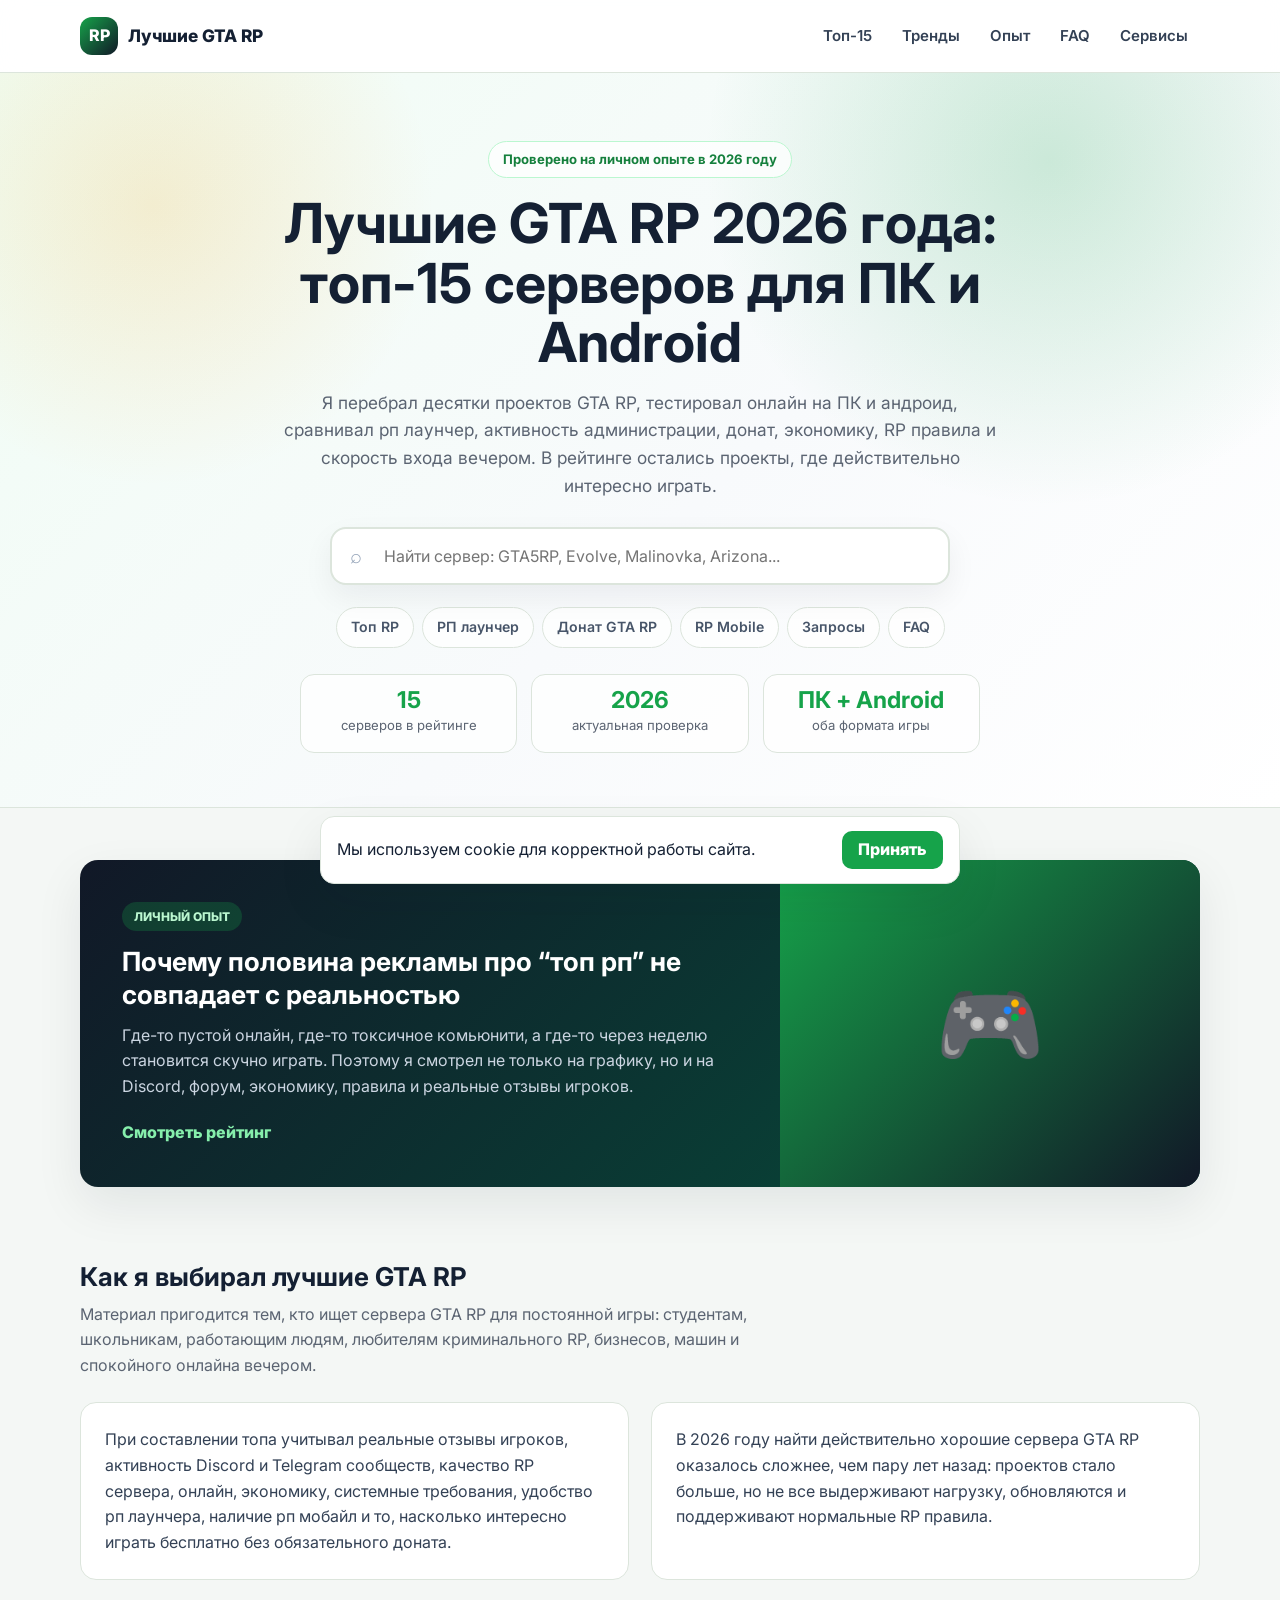
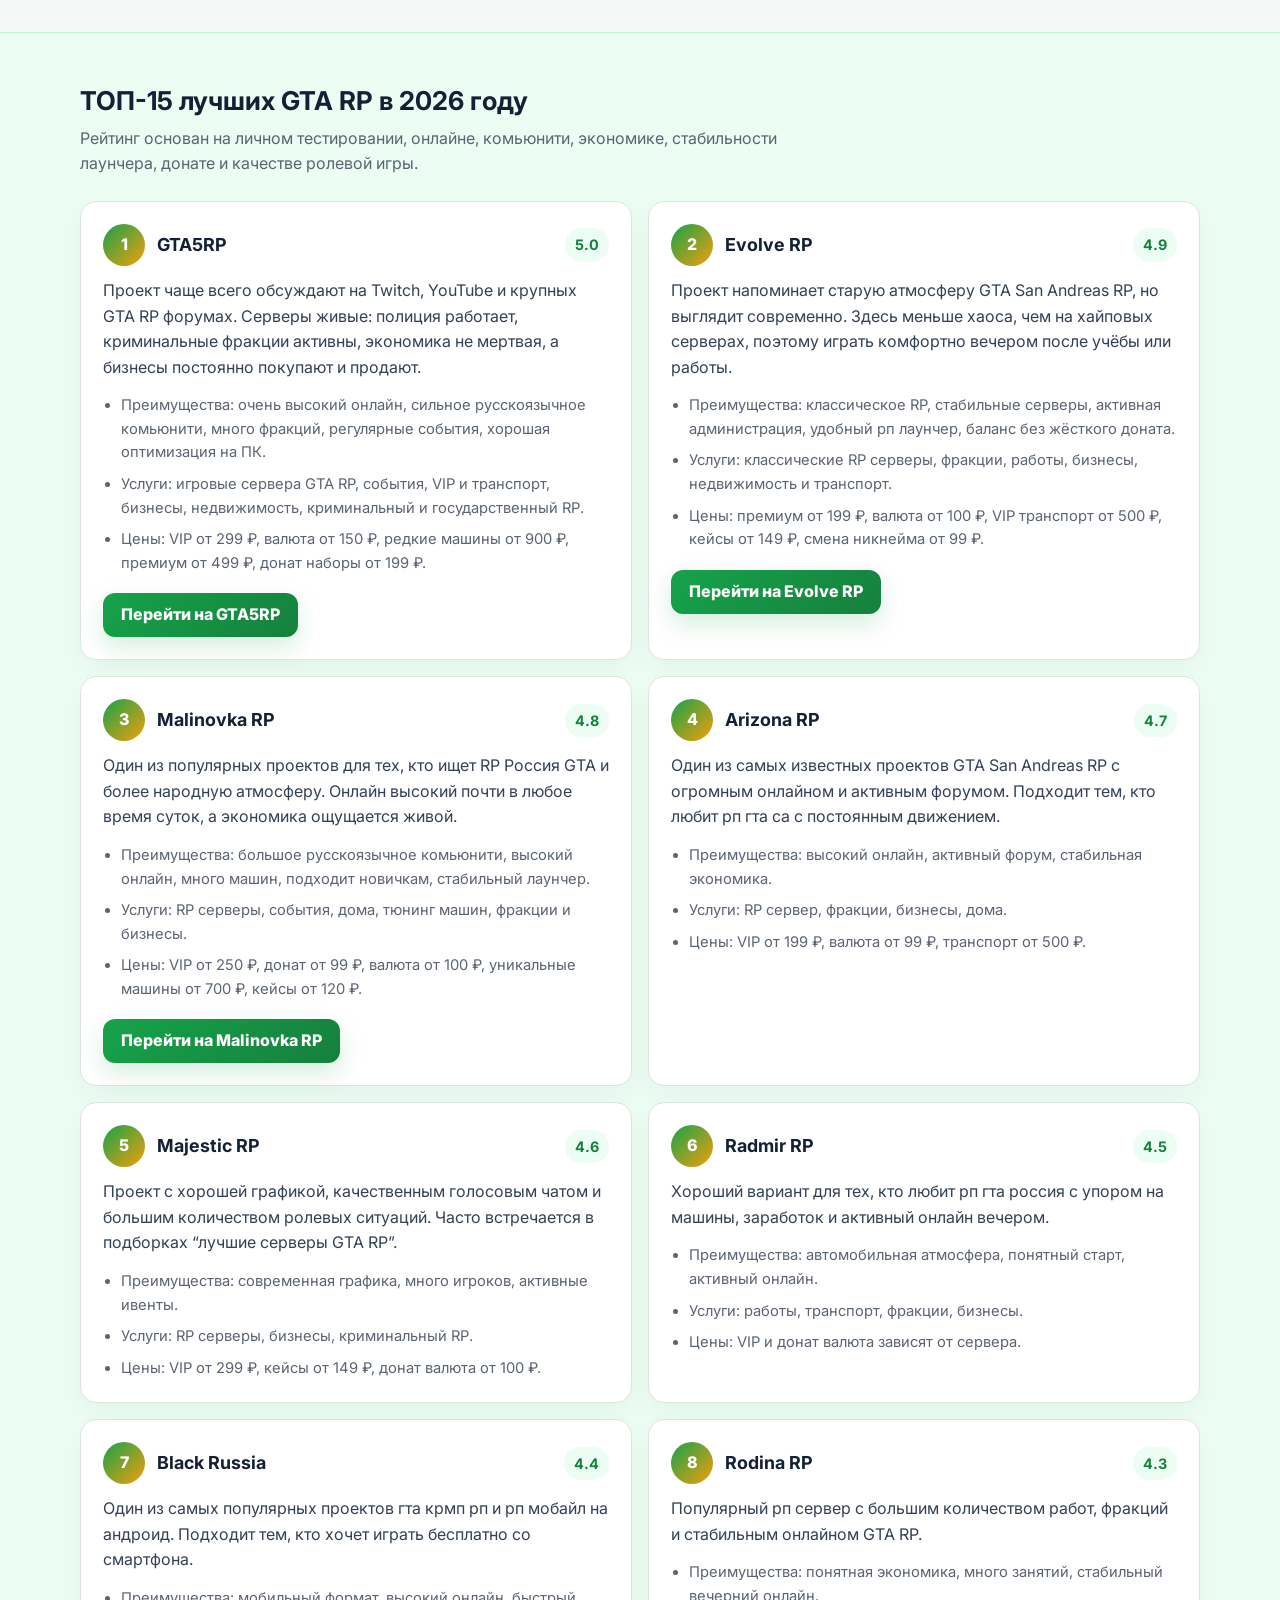
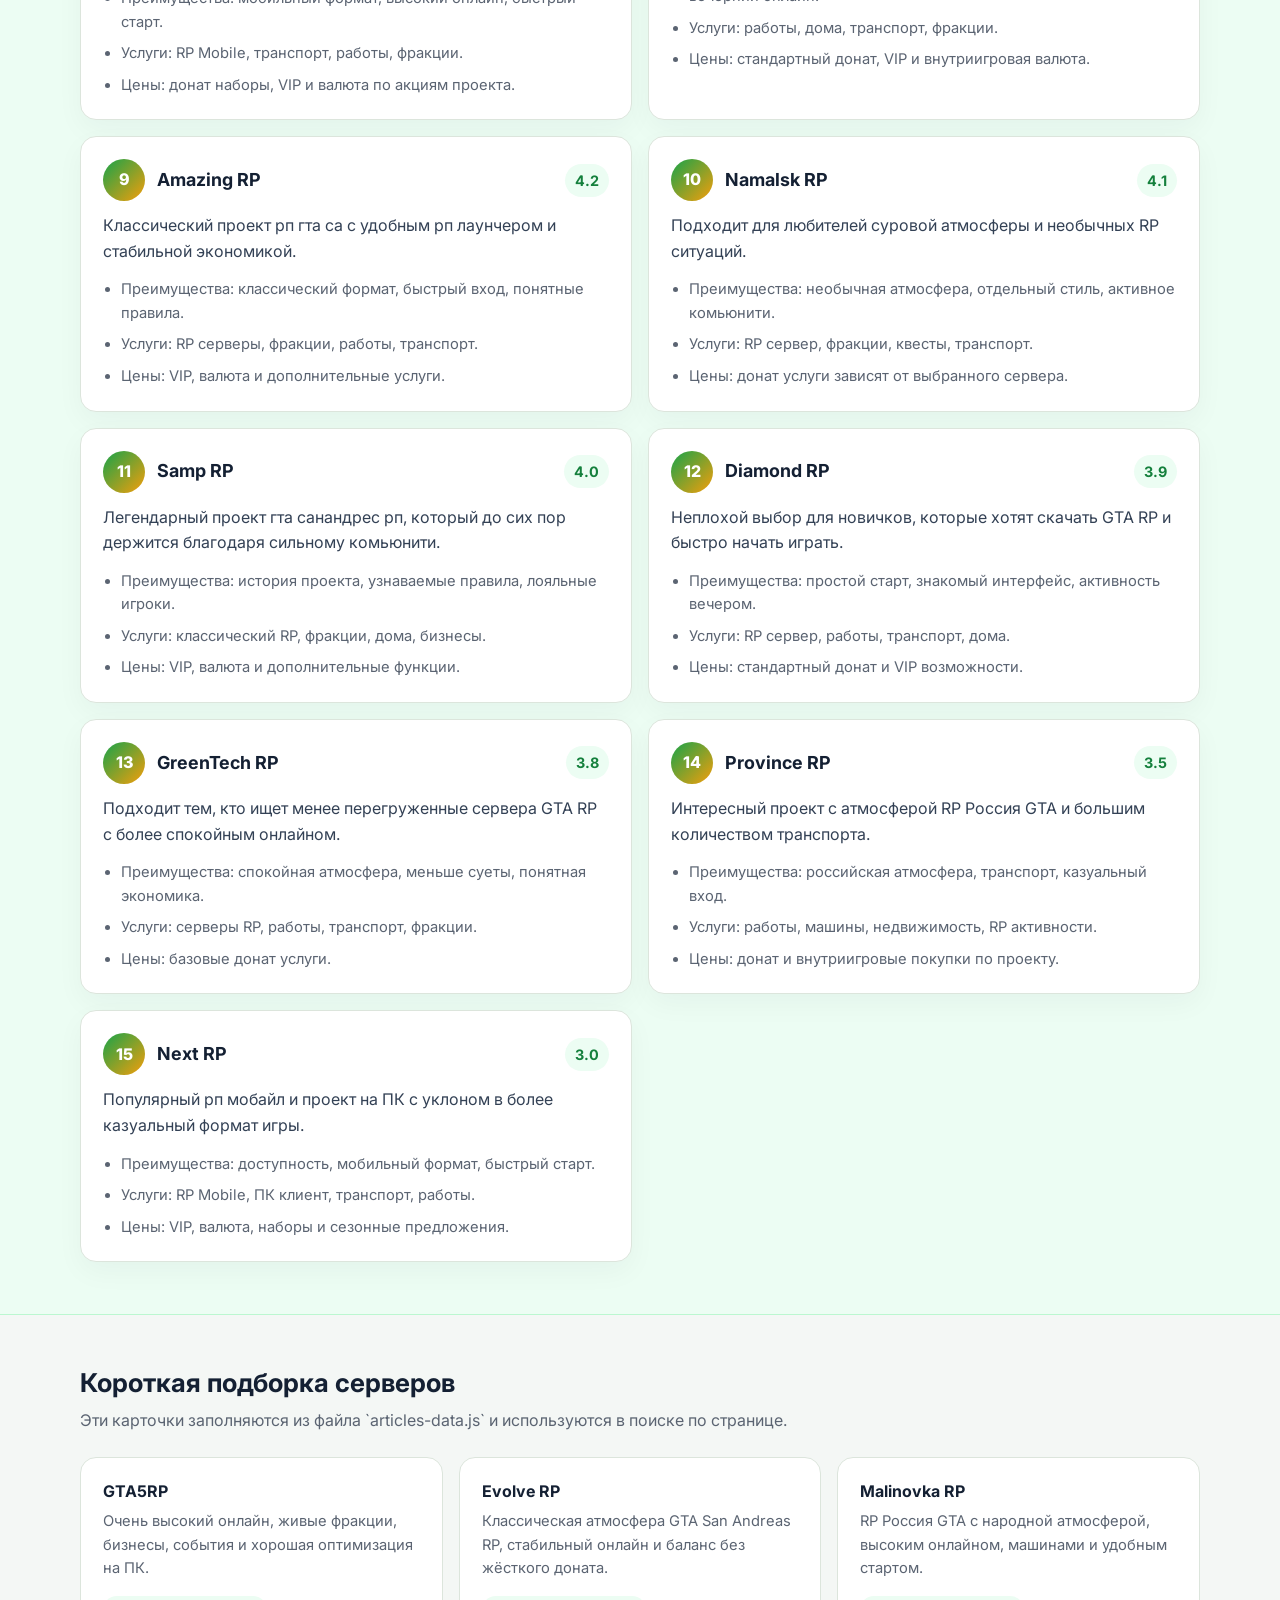
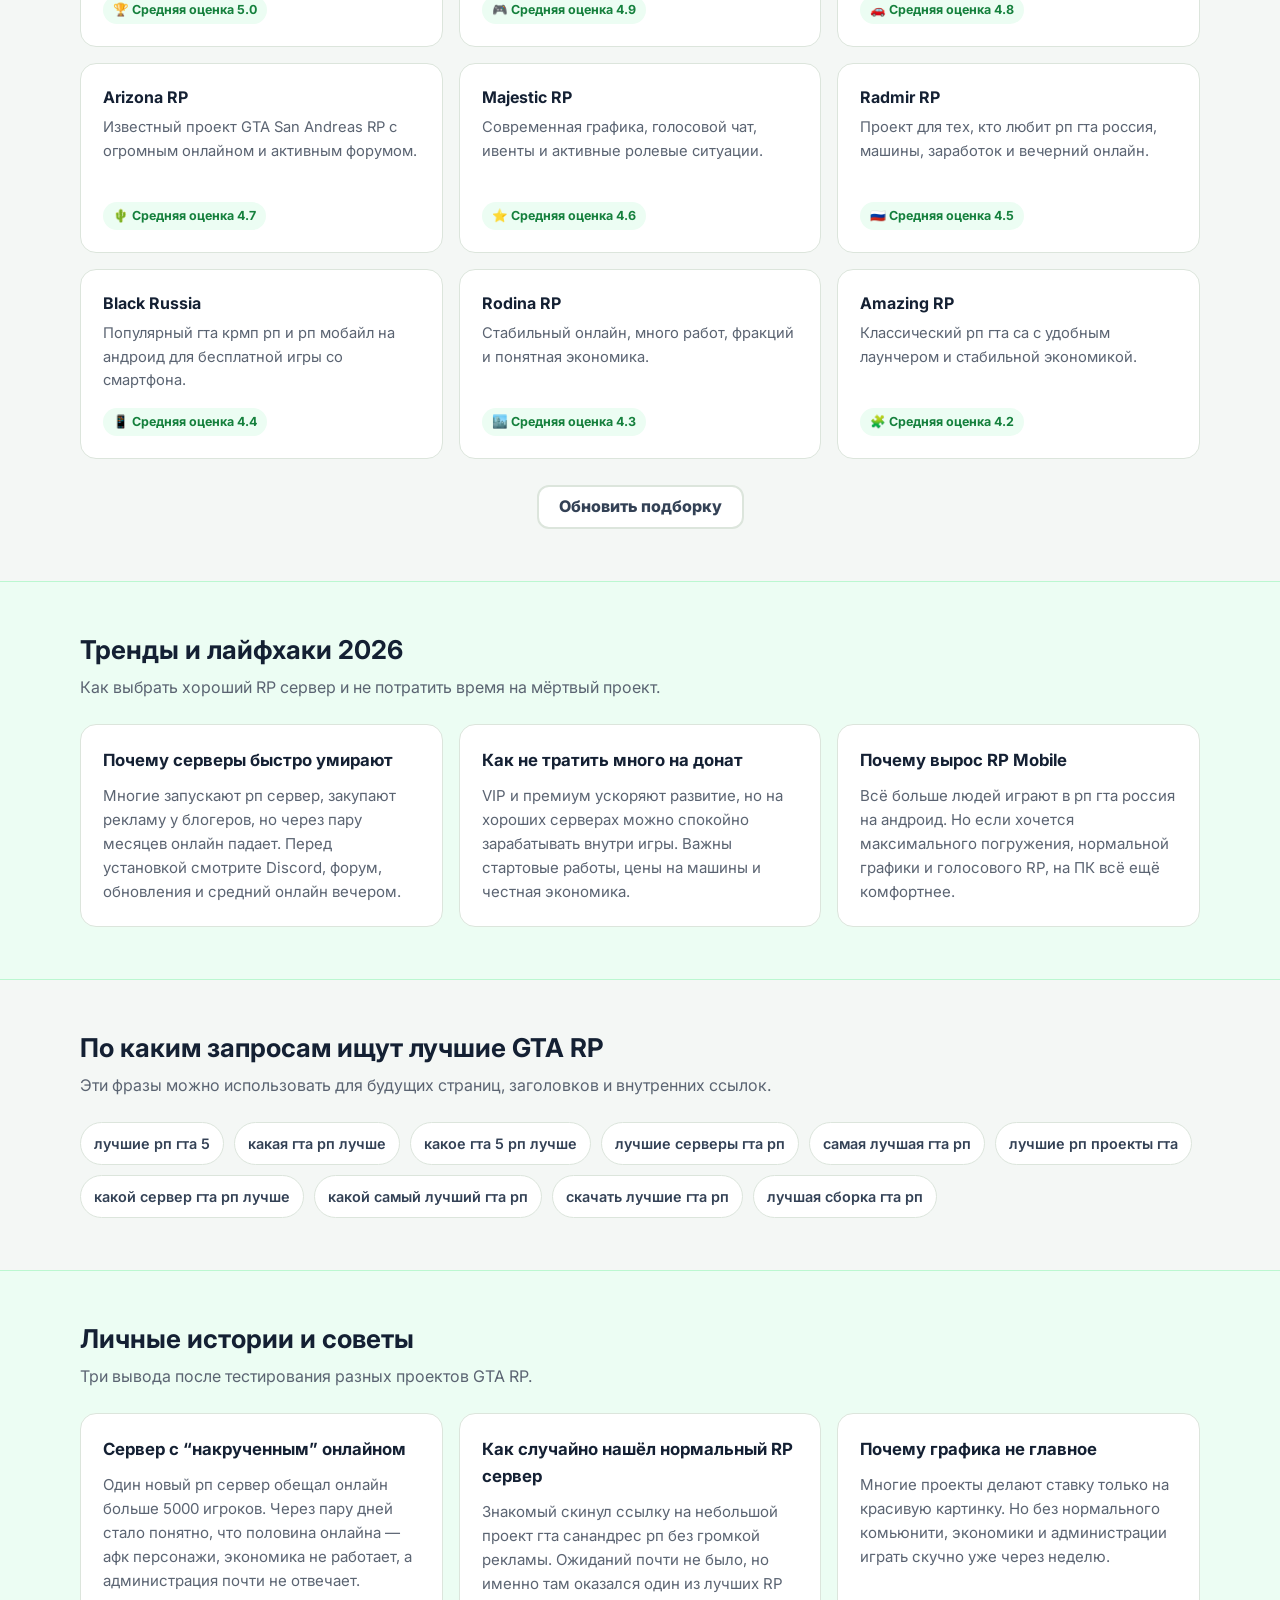
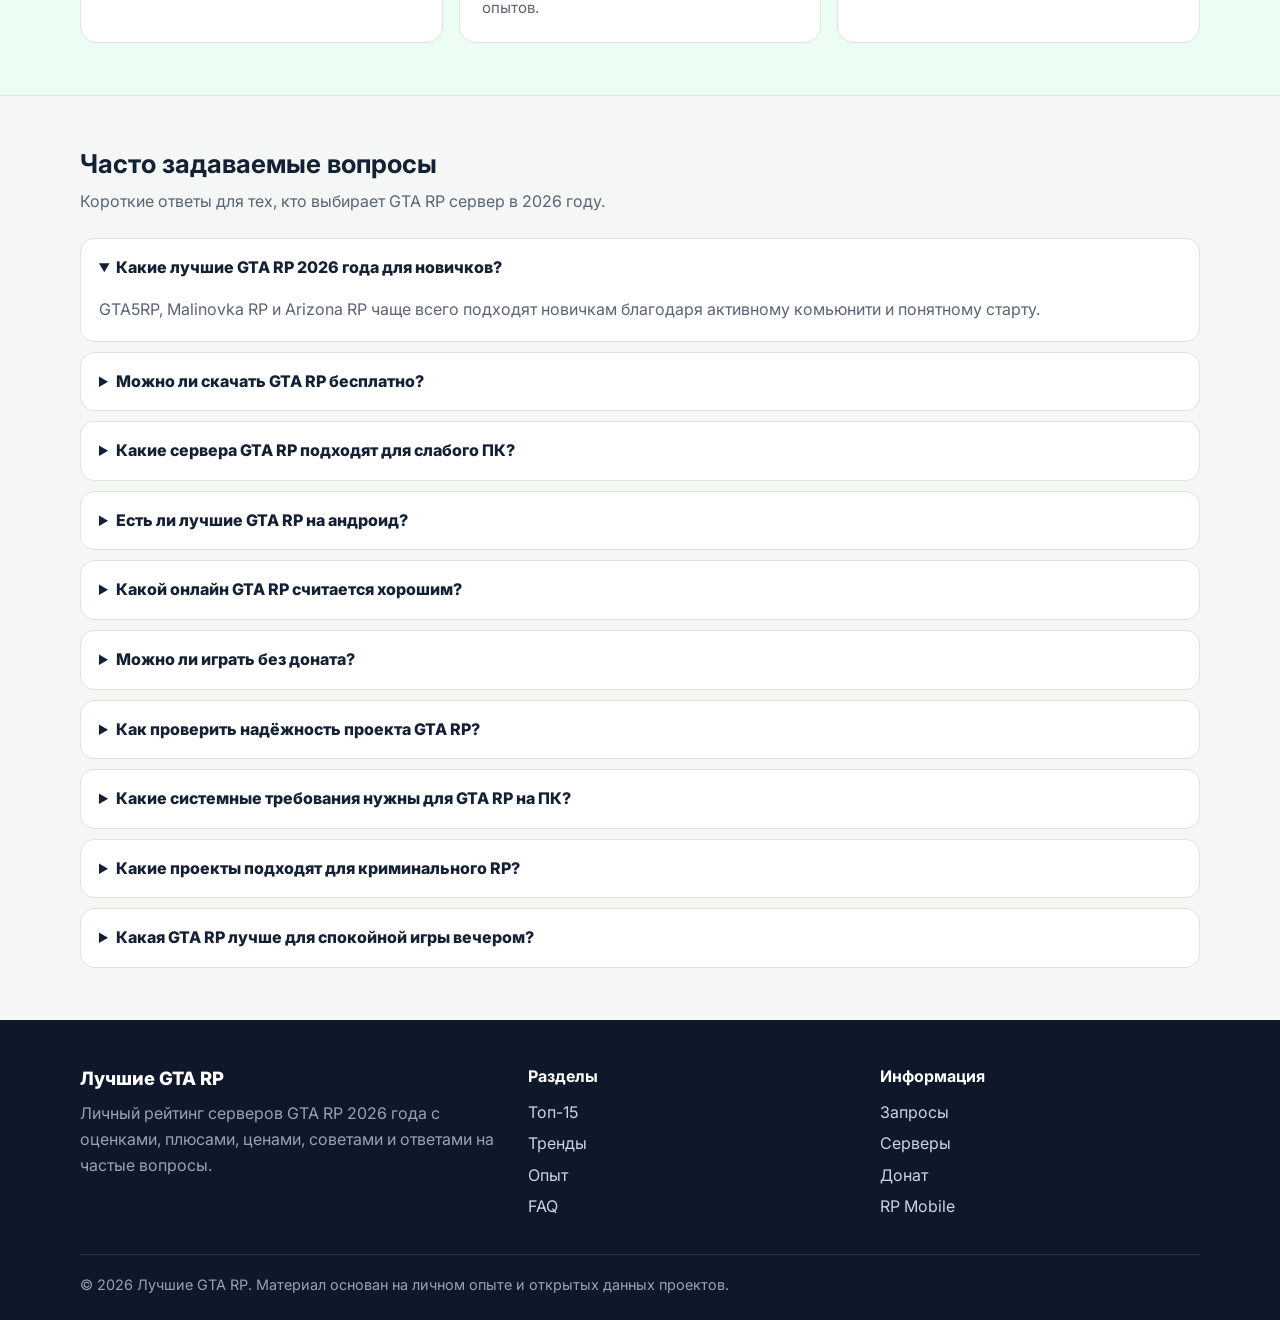
==== commit 4745df22: "Add files via upload" ====
--- a/index.html
+++ b/index.html
@@ -119,18 +119,21 @@
             <div class="rank-head"><span>1</span><h3>GTA5RP</h3><strong>5.0</strong></div>
             <p>Проект чаще всего обсуждают на Twitch, YouTube и крупных GTA RP форумах. Серверы живые: полиция работает, криминальные фракции активны, экономика не мертвая, а бизнесы постоянно покупают и продают.</p>
             <ul><li>Преимущества: очень высокий онлайн, сильное русскоязычное комьюнити, много фракций, регулярные события, хорошая оптимизация на ПК.</li><li>Услуги: игровые сервера GTA RP, события, VIP и транспорт, бизнесы, недвижимость, криминальный и государственный RP.</li><li>Цены: VIP от 299 ₽, валюта от 150 ₽, редкие машины от 900 ₽, премиум от 499 ₽, донат наборы от 199 ₽.</li></ul>
+            <a class="rank-cta" href="https://tywhh.com/g/q10rxle26a3fe056052843269ad76d/?erid=2bL9aMPo2e49hMef4piUr6ZhiU" target="_blank" rel="nofollow sponsored noopener">Перейти на GTA5RP</a>
           </article>
 
           <article class="rank-card">
             <div class="rank-head"><span>2</span><h3>Evolve RP</h3><strong>4.9</strong></div>
             <p>Проект напоминает старую атмосферу GTA San Andreas RP, но выглядит современно. Здесь меньше хаоса, чем на хайповых серверах, поэтому играть комфортно вечером после учёбы или работы.</p>
             <ul><li>Преимущества: классическое RP, стабильные серверы, активная администрация, удобный рп лаунчер, баланс без жёсткого доната.</li><li>Услуги: классические RP серверы, фракции, работы, бизнесы, недвижимость и транспорт.</li><li>Цены: премиум от 199 ₽, валюта от 100 ₽, VIP транспорт от 500 ₽, кейсы от 149 ₽, смена никнейма от 99 ₽.</li></ul>
+            <a class="rank-cta" href="https://trackerad.ru/go/7c0a17f7662c426bf635e4242aaa9b3e365b64d1eb0a0b0b/?tid=git&erid=2VtzqxdzHmM" target="_blank" rel="nofollow sponsored noopener">Перейти на Evolve RP</a>
           </article>
 
           <article class="rank-card">
             <div class="rank-head"><span>3</span><h3>Malinovka RP</h3><strong>4.8</strong></div>
             <p>Один из популярных проектов для тех, кто ищет RP Россия GTA и более народную атмосферу. Онлайн высокий почти в любое время суток, а экономика ощущается живой.</p>
             <ul><li>Преимущества: большое русскоязычное комьюнити, высокий онлайн, много машин, подходит новичкам, стабильный лаунчер.</li><li>Услуги: RP серверы, события, дома, тюнинг машин, фракции и бизнесы.</li><li>Цены: VIP от 250 ₽, донат от 99 ₽, валюта от 100 ₽, уникальные машины от 700 ₽, кейсы от 120 ₽.</li></ul>
+            <a class="rank-cta" href="https://link2go.ru/go/7c0a17f78528426b8145e4242aaa9b3e365b64d1eb0a0b0b/?tid=git&erid=2Vtzqx85RSq" target="_blank" rel="nofollow sponsored noopener">Перейти на Malinovka RP</a>
           </article>
 
           <article class="rank-card"><div class="rank-head"><span>4</span><h3>Arizona RP</h3><strong>4.7</strong></div><p>Один из самых известных проектов GTA San Andreas RP с огромным онлайном и активным форумом. Подходит тем, кто любит рп гта са с постоянным движением.</p><ul><li>Преимущества: высокий онлайн, активный форум, стабильная экономика.</li><li>Услуги: RP сервер, фракции, бизнесы, дома.</li><li>Цены: VIP от 199 ₽, валюта от 99 ₽, транспорт от 500 ₽.</li></ul></article>
--- a/style.css
+++ b/style.css
@@ -432,6 +432,25 @@
   padding-left: 18px;
   color: var(--muted);
   font-size: 0.92rem;
+}
+
+.rank-cta {
+  display: inline-flex;
+  align-items: center;
+  justify-content: center;
+  min-height: 44px;
+  margin-top: 18px;
+  padding: 0 18px;
+  border-radius: 12px;
+  color: #fff;
+  background: linear-gradient(135deg, var(--primary), var(--primary-dark));
+  font-weight: 800;
+  box-shadow: 0 10px 24px rgba(22, 163, 74, 0.18);
+}
+
+.rank-cta:hover {
+  transform: translateY(-1px);
+  box-shadow: 0 14px 30px rgba(22, 163, 74, 0.24);
 }
 
 .trend-grid,
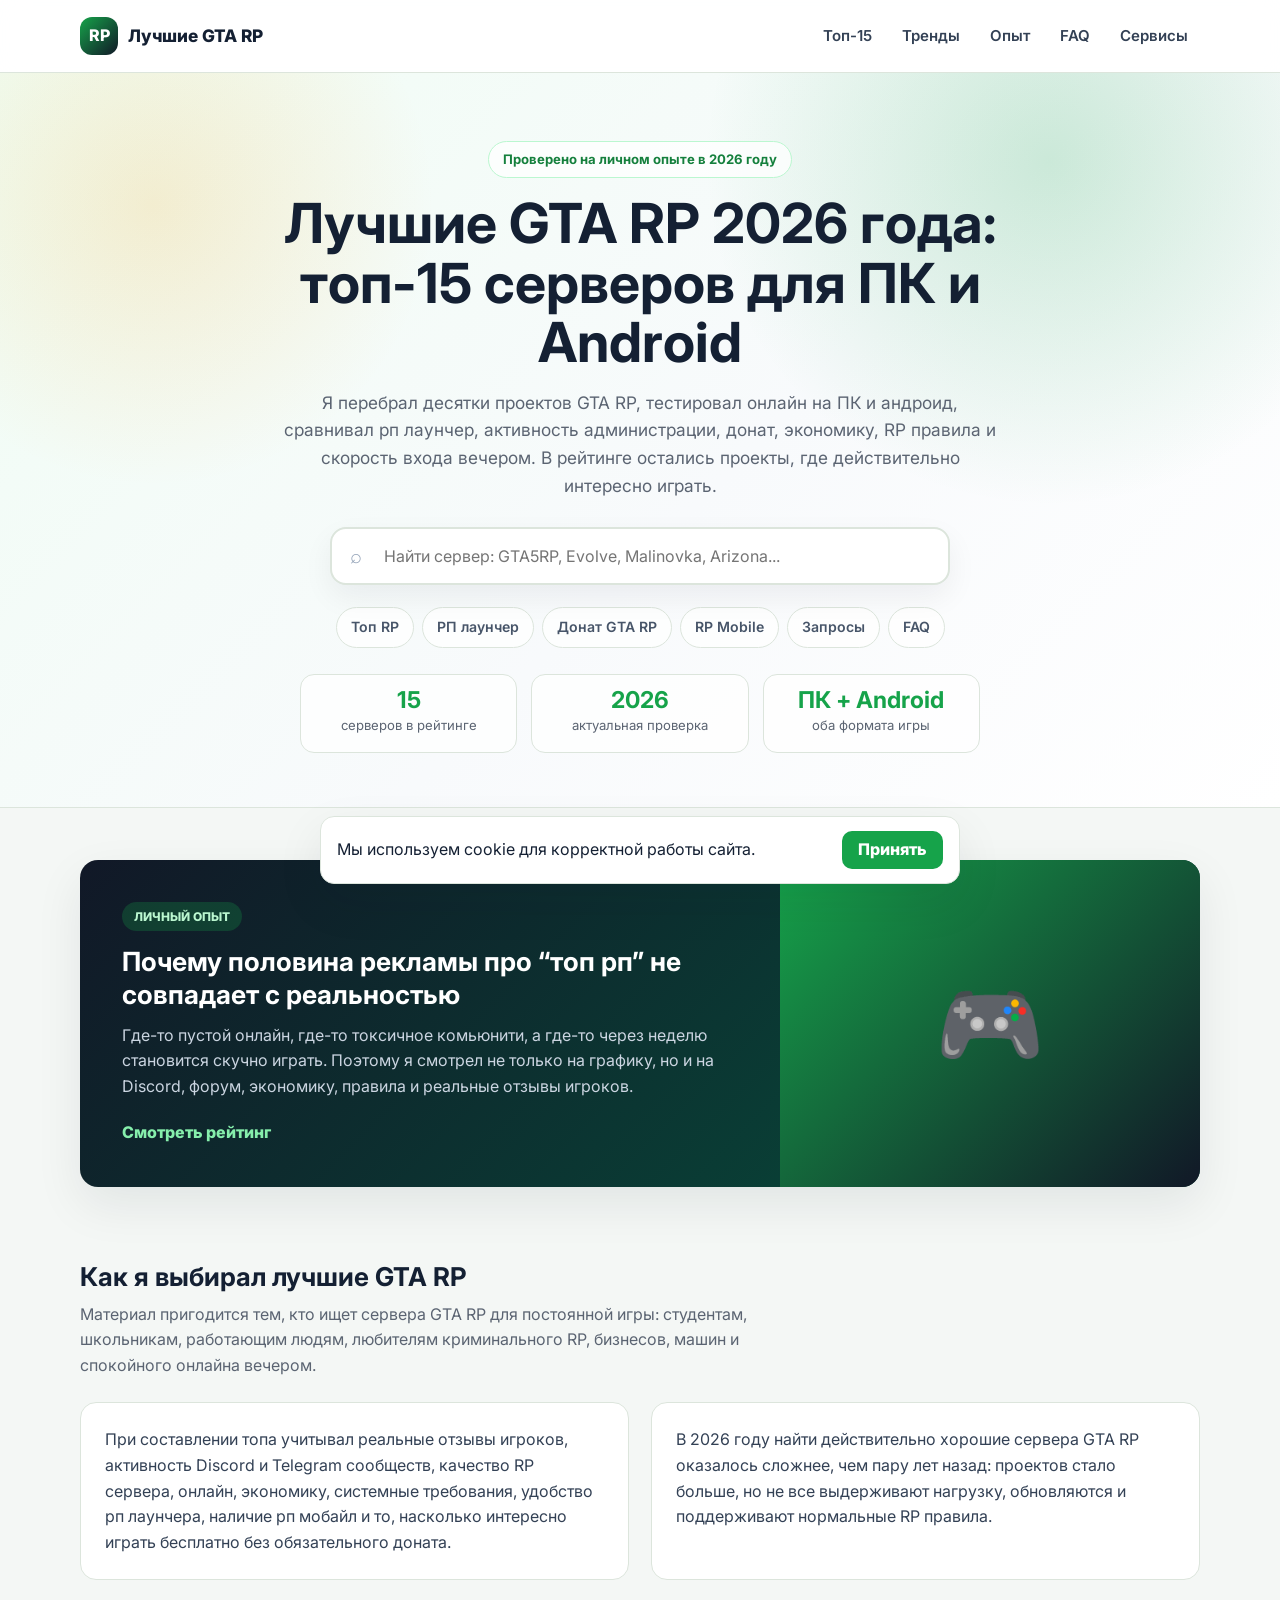
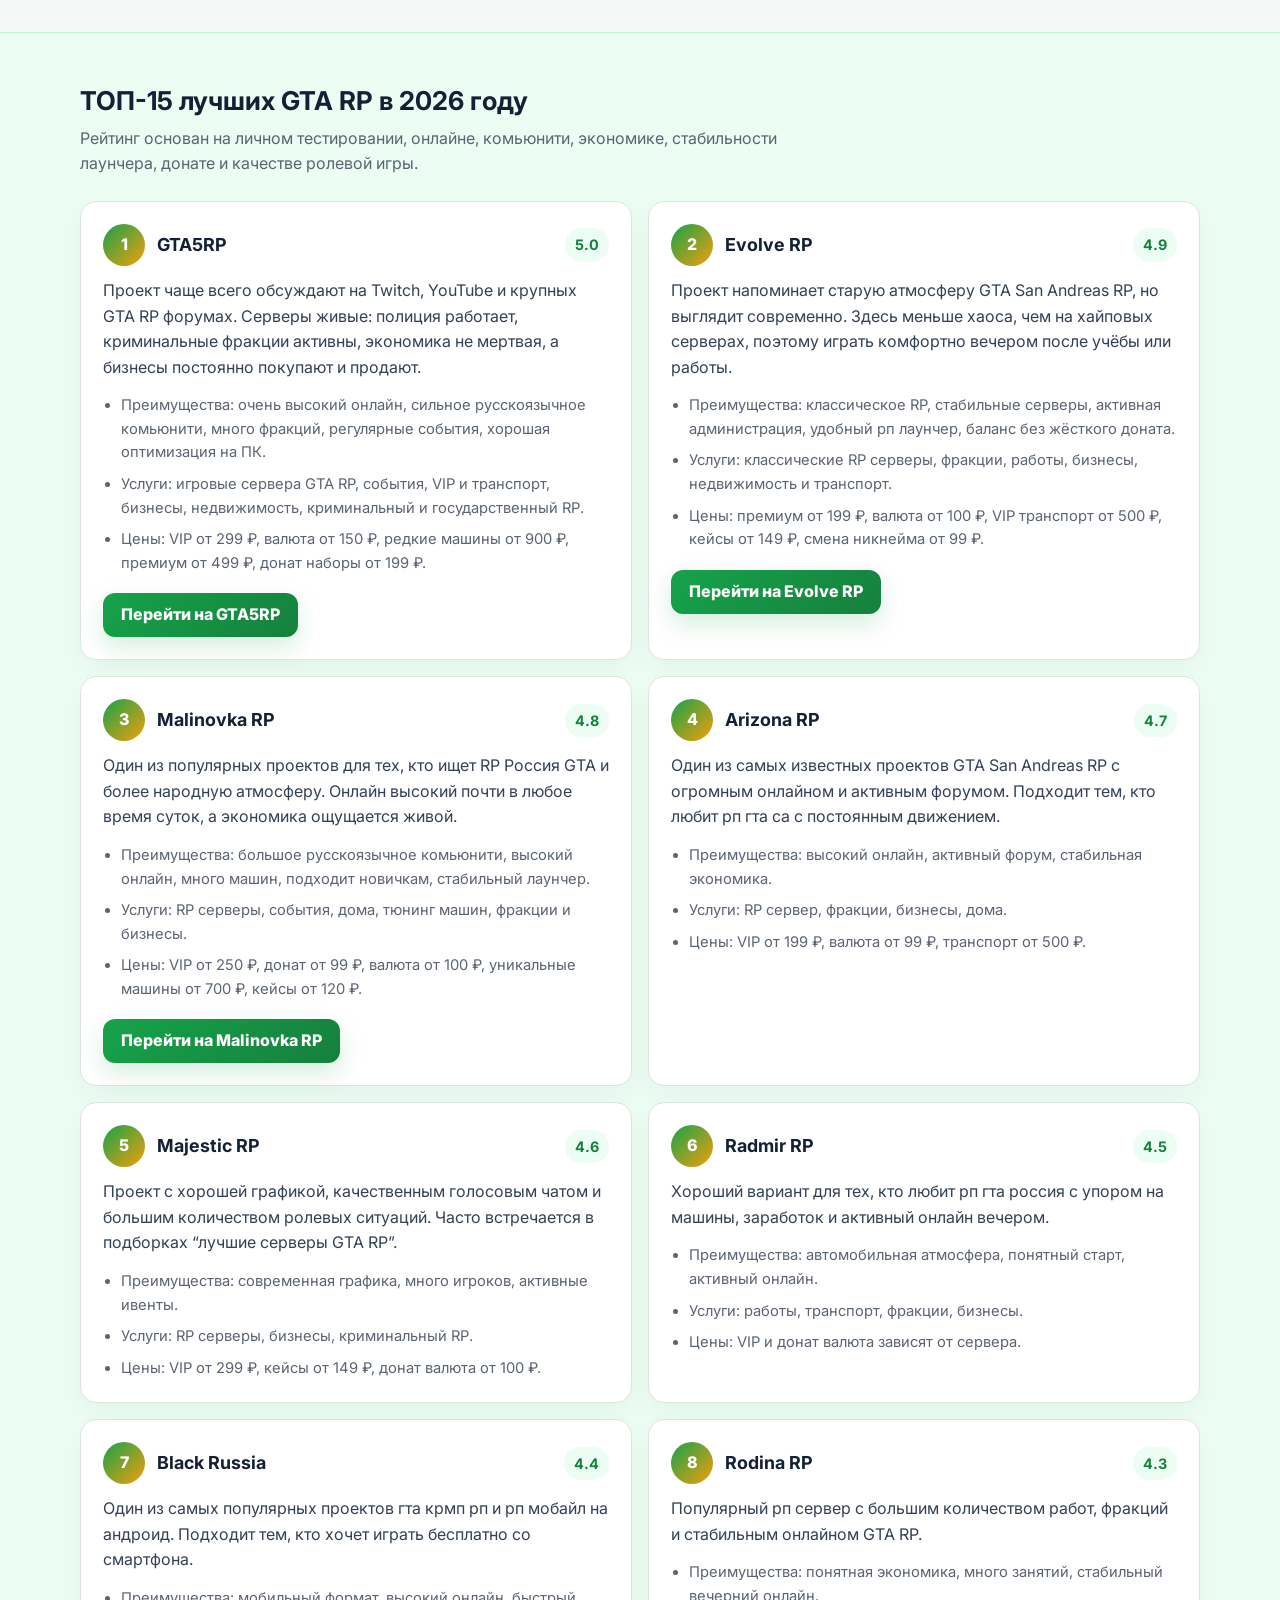
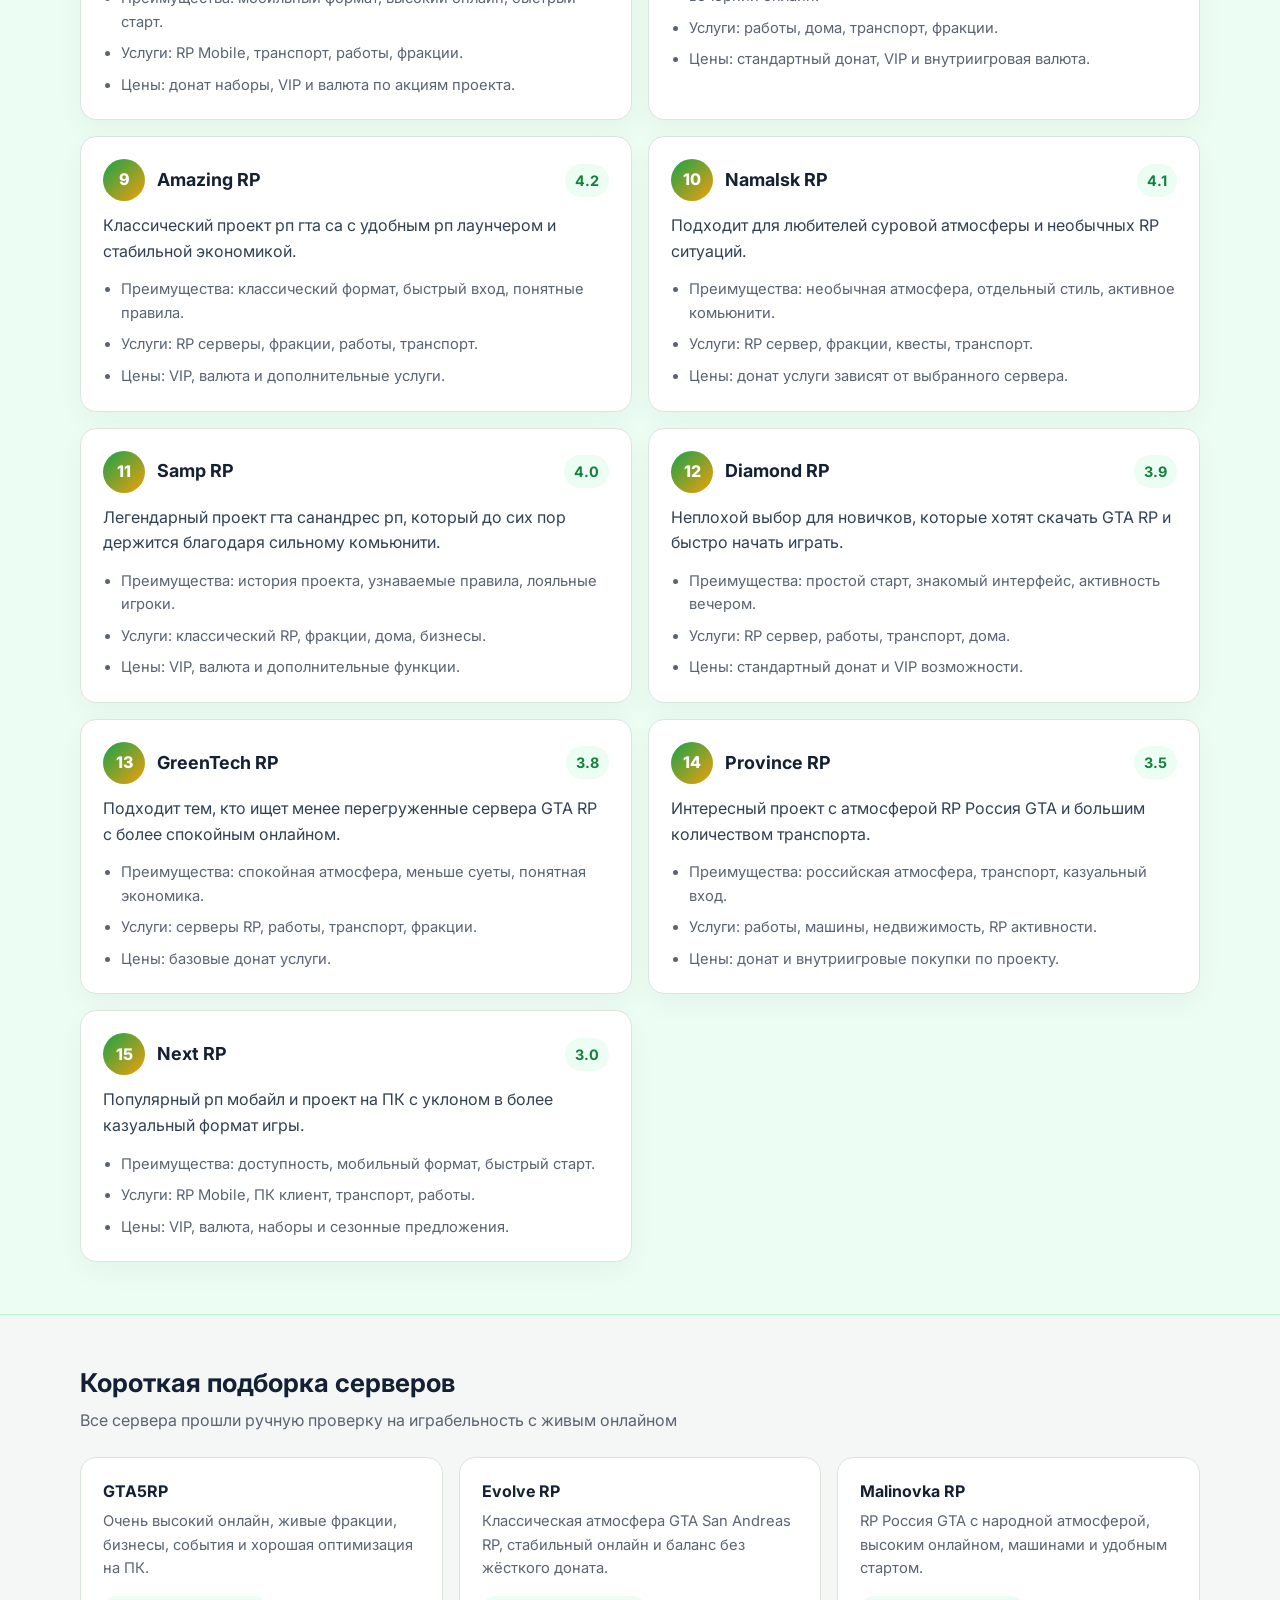
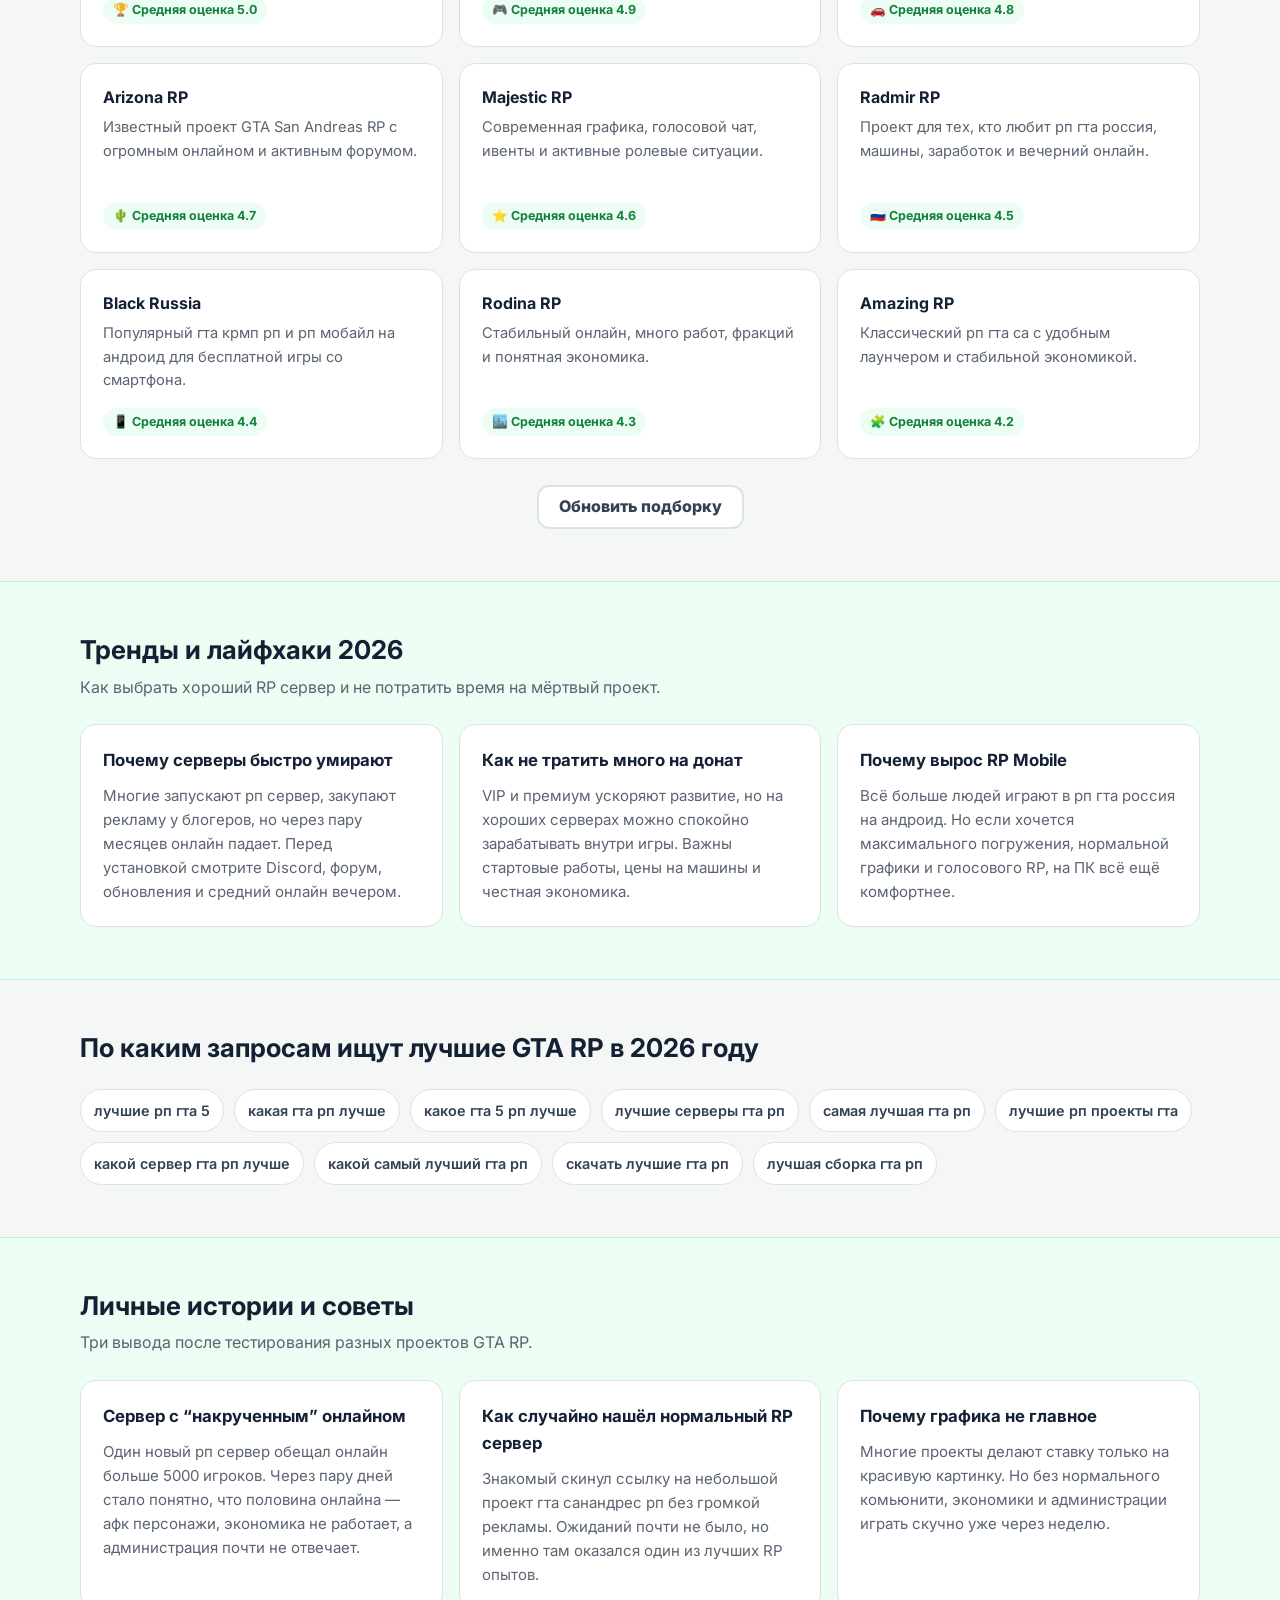
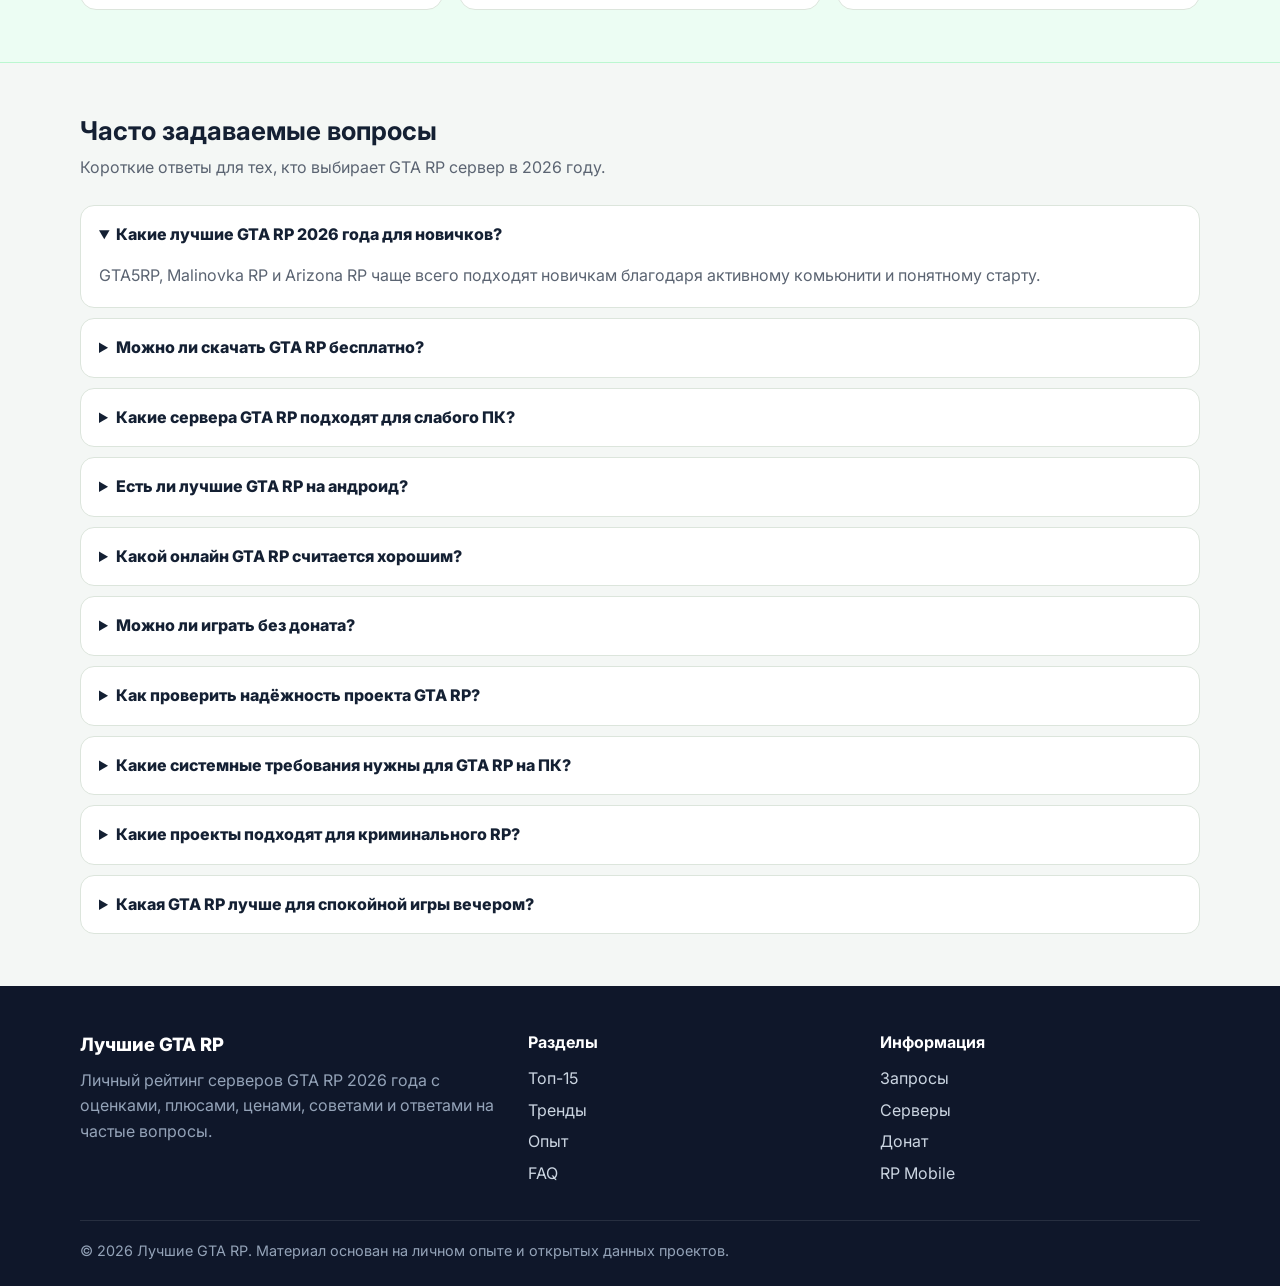
==== commit 3400548d: "Update index.html" ====
--- a/index.html
+++ b/index.html
@@ -155,7 +155,7 @@
     <section class="section container" id="popular" data-reveal>
       <div class="section-head">
         <h2>Короткая подборка серверов</h2>
-        <p>Эти карточки заполняются из файла `articles-data.js` и используются в поиске по странице.</p>
+        <p>Все сервера прошли ручную проверку на играбельность с живым онлайном</p>
       </div>
       <div class="article-grid" id="popularArticles"></div>
       <div class="center-actions">
@@ -179,8 +179,8 @@
 
     <section class="section container" id="keywords" data-reveal>
       <div class="section-head">
-        <h2>По каким запросам ищут лучшие GTA RP</h2>
-        <p>Эти фразы можно использовать для будущих страниц, заголовков и внутренних ссылок.</p>
+        <h2>По каким запросам ищут лучшие GTA RP в 2026 году</h2>
+        <p></p>
       </div>
       <div class="keyword-list">
         <span>лучшие рп гта 5</span><span>какая гта рп лучше</span><span>какое гта 5 рп лучше</span><span>лучшие серверы гта рп</span><span>самая лучшая гта рп</span><span>лучшие рп проекты гта</span><span>какой сервер гта рп лучше</span><span>какой самый лучший гта рп</span><span>скачать лучшие гта рп</span><span>лучшая сборка гта рп</span>
